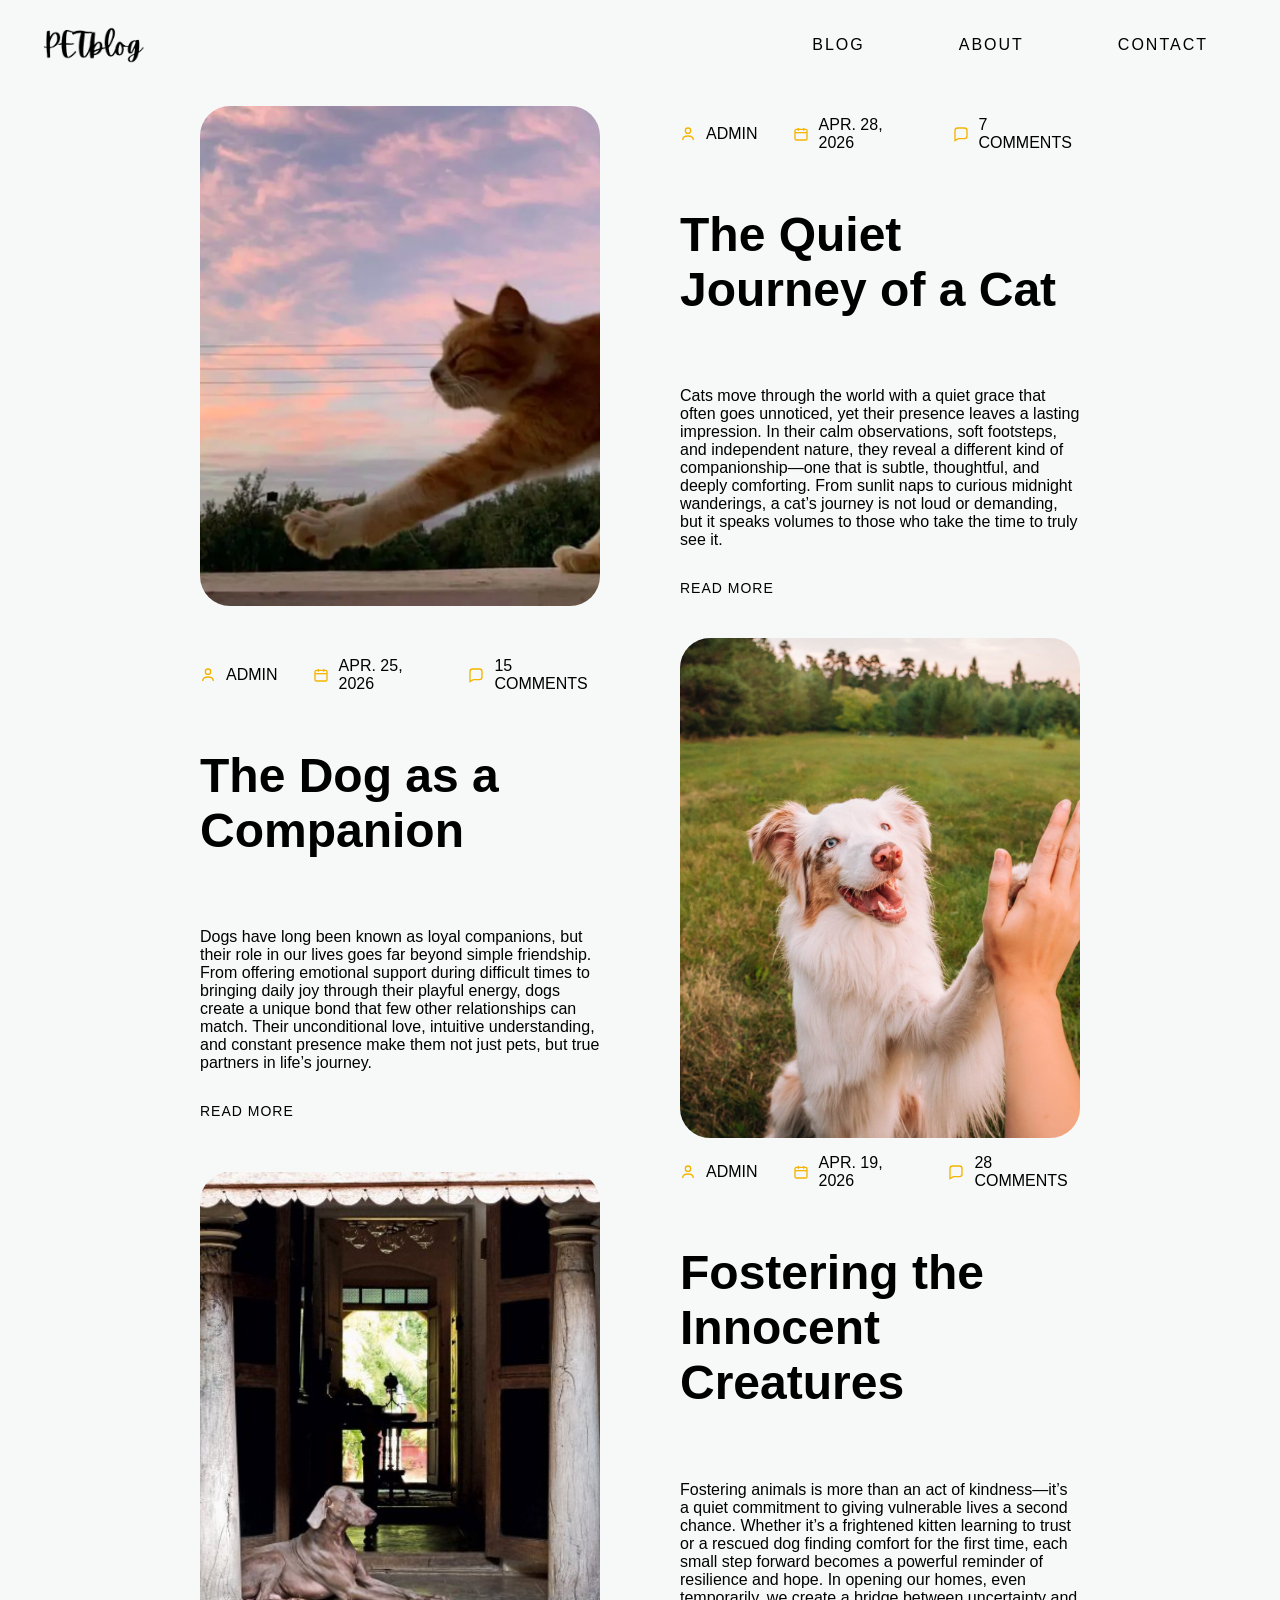
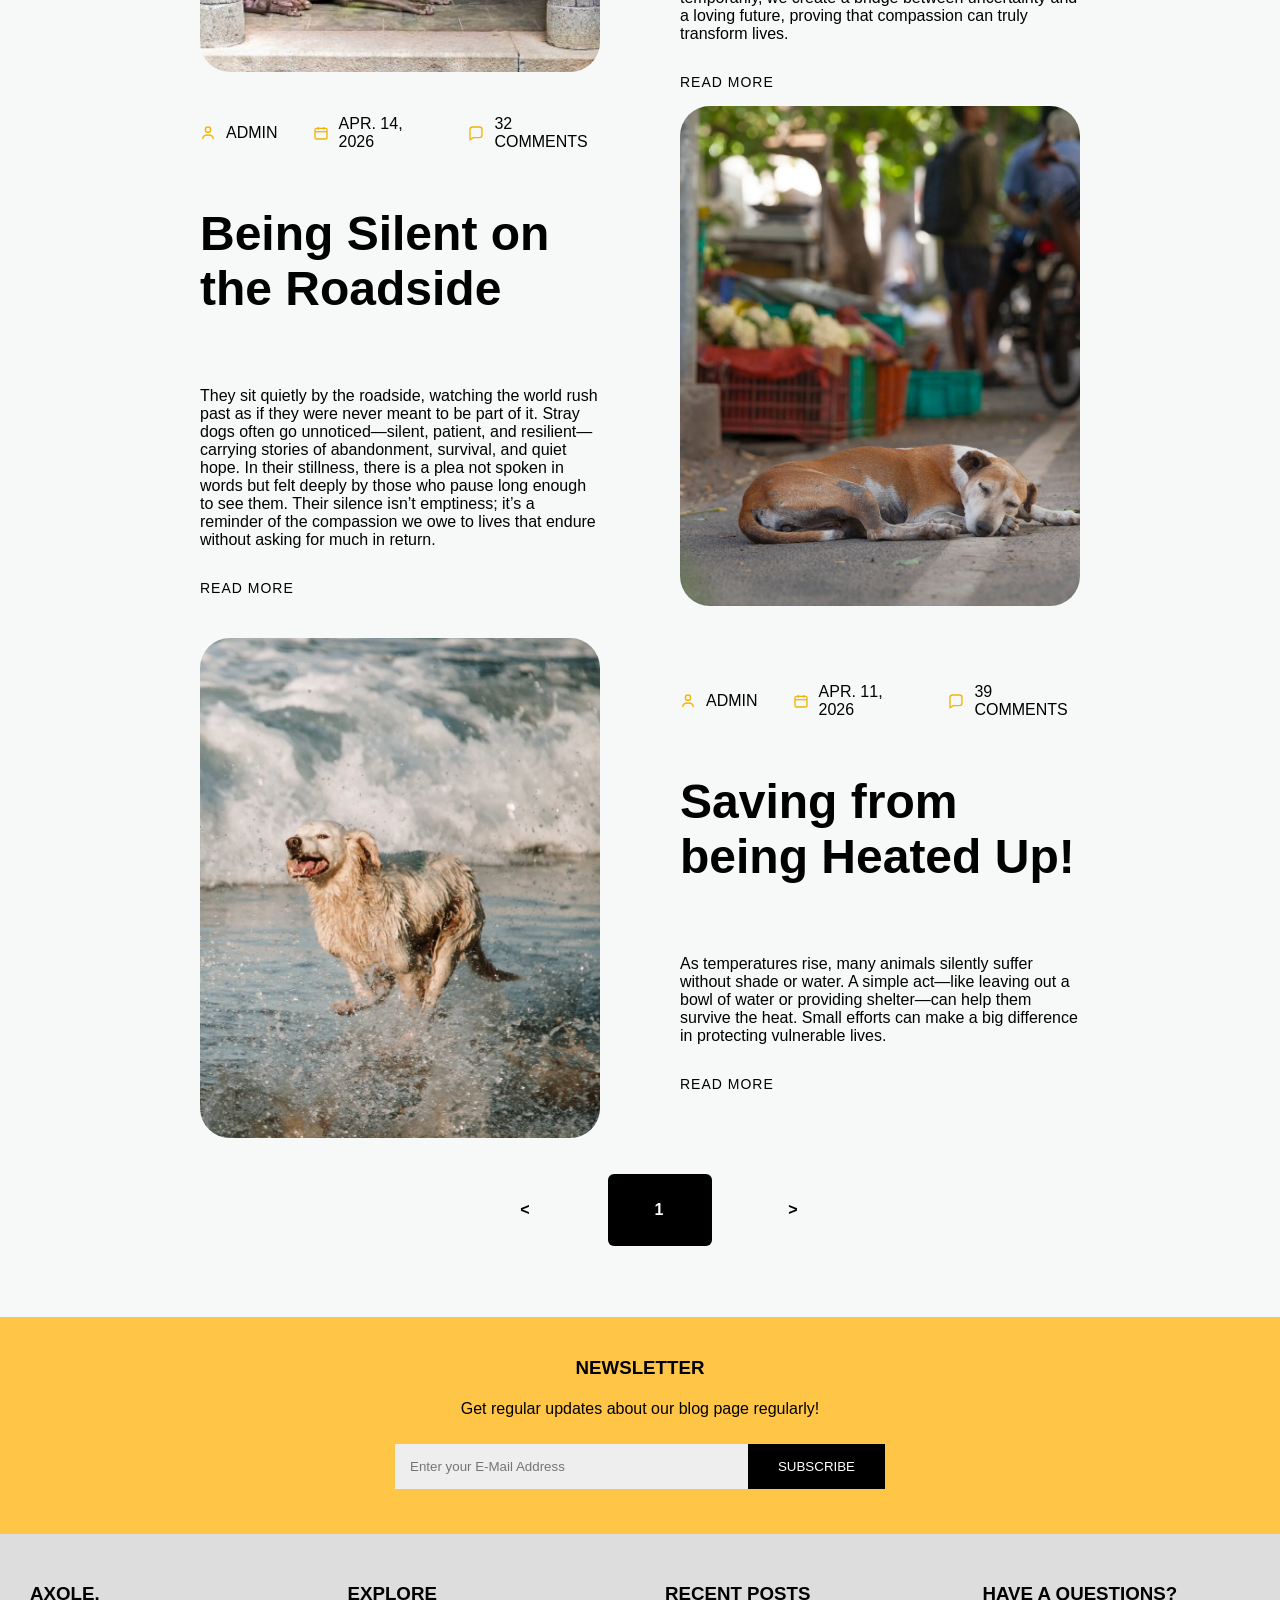
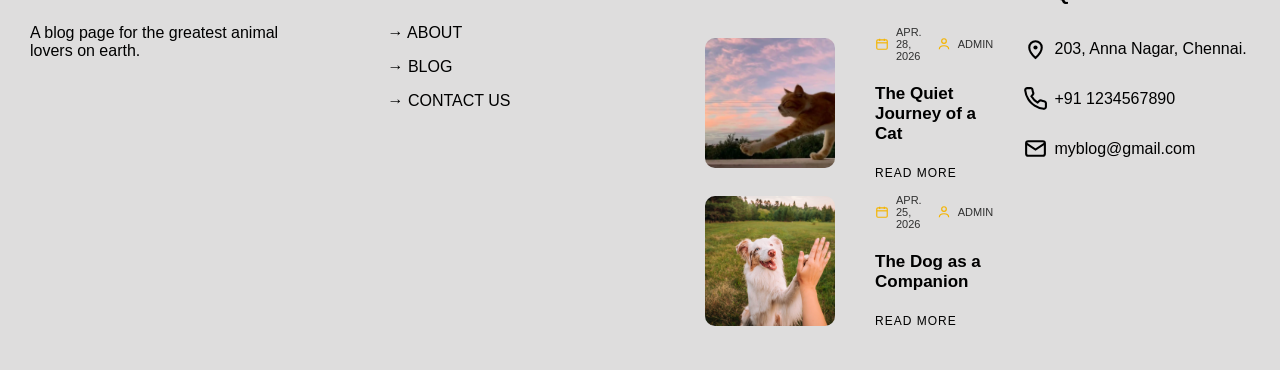
==== index.html @ 688cce8b "Add files via upload" ====
<html>

<head>
    <title> Home - PETBlog </title>
    <meta charset="UTF-8">
    <meta name="viewport" content="width=device-width,initial-scale=1.0">
    <link rel="stylesheet" href="styles.css">
    <script src="script.js"></script>
</head>

<body>

    <header>
        <nav>
            <a href="index.html">
                <img src="logoblog.png">
            </a>
            <ul>
                <li><a href="blog.html">BLOG</a></li>
                <li><a href="about.html">ABOUT</a></li>
                <li><a href="contact.html">CONTACT</a></li>
            </ul>
        </nav>
    </header>

    <main>
        <!--
        <section id="title-section">
            <div>
                <p id="titlefirst">A Blog for your little pets</p>
                <h1>PETblog</h1>
                <h3 id="titlesecond">A Blogger documenting the voices of innocent creatures :)</h3>
            </div>
        </section>
        -->
        <section>
            <article>
                <a href="#">
                <figure>
                    <img src="catwalk.png">
                </figure>
                </a>
                <div>
                    <ul>
                        <li>
                        <span class="iconspan">
                        <svg width="16" height="16" viewBox="0 0 24 24" fill="none">
                        <path d="M20 21c0-4-4-6-8-6s-8 2-8 6" stroke="#f4b400" stroke-width="2"/>
                        <circle cx="12" cy="7" r="4" stroke="#f4b400" stroke-width="2"/>
                        </svg>
                        </span>
                        ADMIN
                        </li>
                        <li><span class="iconspan">
<svg width="16" height="16" viewBox="0 0 24 24" fill="none">
  <rect x="3" y="5" width="18" height="16" rx="2" stroke="#f4b400" stroke-width="2"/>
  <path d="M3 10h18" stroke="#f4b400" stroke-width="2"/>
  <path d="M8 3v4M16 3v4" stroke="#f4b400" stroke-width="2"/>
</svg>
</span>APR. 28, 2026</li>
                        <li><span class="iconspan">
<svg width="16" height="16" viewBox="0 0 24 24" fill="none">
  <path d="M21 15a4 4 0 0 1-4 4H8l-5 3V7a4 4 0 0 1 4-4h10a4 4 0 0 1 4 4z" stroke="#f4b400" stroke-width="2"/>
</svg>
</span>7 COMMENTS</li>
                    </ul>
                    <header>
                        <h2>The Quiet Journey of a Cat</h2>
                    </header>
                    <p> Cats move through the world with a quiet grace that often goes unnoticed, yet their presence leaves a lasting impression. 
                        In their calm observations, soft footsteps, and independent nature, they reveal a different kind of companionship—one that is subtle, thoughtful, and deeply comforting. 
                        From sunlit naps to curious midnight wanderings, 
                        a cat’s journey is not loud or demanding, but it speaks volumes to those who take the time to truly see it.</p>
                    <a href="#" class="learnmore">READ MORE</a>
                </div>
            </article>

            <article>
                <a href="#">
                <figure>
                    <img src="doggy1.jpg">
                </figure>
                </a>
                <div>
                    <ul>
                        <li>
                        <span class="iconspan">
                        <svg width="16" height="16" viewBox="0 0 24 24" fill="none">
                        <path d="M20 21c0-4-4-6-8-6s-8 2-8 6" stroke="#f4b400" stroke-width="2"/>
                        <circle cx="12" cy="7" r="4" stroke="#f4b400" stroke-width="2"/>
                        </svg>
                        </span>
                        ADMIN
                        </li>
                        <li><span class="iconspan">
<svg width="16" height="16" viewBox="0 0 24 24" fill="none">
  <rect x="3" y="5" width="18" height="16" rx="2" stroke="#f4b400" stroke-width="2"/>
  <path d="M3 10h18" stroke="#f4b400" stroke-width="2"/>
  <path d="M8 3v4M16 3v4" stroke="#f4b400" stroke-width="2"/>
</svg>
</span>APR. 25, 2026</li>
                        <li><span class="iconspan">
<svg width="16" height="16" viewBox="0 0 24 24" fill="none">
  <path d="M21 15a4 4 0 0 1-4 4H8l-5 3V7a4 4 0 0 1 4-4h10a4 4 0 0 1 4 4z" stroke="#f4b400" stroke-width="2"/>
</svg>
</span>15 COMMENTS</li>
                    </ul>
                    <header>
                        <h2>The Dog as a Companion</h2>
                    </header>
                    <p>Dogs have long been known as loyal companions, but their role in our lives goes far beyond simple friendship. 
                        From offering emotional support during difficult times to bringing daily joy through their playful energy, 
                        dogs create a unique bond that few other relationships can match. Their unconditional love, intuitive understanding, 
                        and constant presence make them not just pets, but true partners in life’s journey. </p>
                    <a href="#" class="learnmore">READ MORE</a>
                </div>
            </article>

            <article>
                <a href="#">
                <figure>
                    <img src="pethomes.png">
                </figure>
                </a>
                <div>
                    <ul>
                        <li>
                        <span class="iconspan">
                        <svg width="16" height="16" viewBox="0 0 24 24" fill="none">
                        <path d="M20 21c0-4-4-6-8-6s-8 2-8 6" stroke="#f4b400" stroke-width="2"/>
                        <circle cx="12" cy="7" r="4" stroke="#f4b400" stroke-width="2"/>
                        </svg>
                        </span>
                        ADMIN
                        </li>
                        <li><span class="iconspan">
<svg width="16" height="16" viewBox="0 0 24 24" fill="none">
  <rect x="3" y="5" width="18" height="16" rx="2" stroke="#f4b400" stroke-width="2"/>
  <path d="M3 10h18" stroke="#f4b400" stroke-width="2"/>
  <path d="M8 3v4M16 3v4" stroke="#f4b400" stroke-width="2"/>
</svg>
</span>APR. 19, 2026</li>
                        <li><span class="iconspan">
<svg width="16" height="16" viewBox="0 0 24 24" fill="none">
  <path d="M21 15a4 4 0 0 1-4 4H8l-5 3V7a4 4 0 0 1 4-4h10a4 4 0 0 1 4 4z" stroke="#f4b400" stroke-width="2"/>
</svg>
</span>28 COMMENTS</li>
                    </ul>
                    <header>
                        <h2>Fostering the Innocent Creatures</h2>
                    </header>
                    <p>Fostering animals is more than an act of kindness—it’s a quiet commitment to giving vulnerable lives a second chance. Whether it’s a frightened kitten learning to trust or a rescued dog finding comfort for the first time, 
                        each small step forward becomes a powerful reminder of resilience and hope. In opening our homes, even temporarily, we create a bridge between uncertainty and a loving future, proving that compassion can truly transform lives. </p>
                    <a href="#" class="learnmore">READ MORE</a>
                </div>
            </article>

            <article>
                <a href="#">
                <figure>
                    <img src="streetdog.png">
                </figure>
                </a>
                <div>
                    <ul>
                        <li>
                        <span class="iconspan">
                        <svg width="16" height="16" viewBox="0 0 24 24" fill="none">
                        <path d="M20 21c0-4-4-6-8-6s-8 2-8 6" stroke="#f4b400" stroke-width="2"/>
                        <circle cx="12" cy="7" r="4" stroke="#f4b400" stroke-width="2"/>
                        </svg>
                        </span>
                        ADMIN
                        </li>
                        <li><span class="iconspan">
<svg width="16" height="16" viewBox="0 0 24 24" fill="none">
  <rect x="3" y="5" width="18" height="16" rx="2" stroke="#f4b400" stroke-width="2"/>
  <path d="M3 10h18" stroke="#f4b400" stroke-width="2"/>
  <path d="M8 3v4M16 3v4" stroke="#f4b400" stroke-width="2"/>
</svg>
</span>APR. 14, 2026</li>
                        <li><span class="iconspan">
<svg width="16" height="16" viewBox="0 0 24 24" fill="none">
  <path d="M21 15a4 4 0 0 1-4 4H8l-5 3V7a4 4 0 0 1 4-4h10a4 4 0 0 1 4 4z" stroke="#f4b400" stroke-width="2"/>
</svg>
</span>32 COMMENTS</li>
                    </ul>
                    <header>
                        <h2>Being Silent on the Roadside</h2>
                    </header>
                    <p>They sit quietly by the roadside, watching the world rush past as if they were never meant to be part of it. Stray dogs often go unnoticed—silent, patient, 
                        and resilient—carrying stories of abandonment, survival, and quiet hope. In their stillness, there is a plea not spoken in words but felt deeply by those who pause long enough to see them. 
                        Their silence isn’t emptiness; 
                        it’s a reminder of the compassion we owe to lives that endure without asking for much in return. </p>
                    <a href="#" class="learnmore">READ MORE</a>
                </div>
            </article>

            <article>
                <a href="#">
                <figure>
                    <img src="dogsea.png">
                </figure>
                </a>
                <div>
                    <ul>
                        <li>
                        <span class="iconspan">
                        <svg width="16" height="16" viewBox="0 0 24 24" fill="none">
                        <path d="M20 21c0-4-4-6-8-6s-8 2-8 6" stroke="#f4b400" stroke-width="2"/>
                        <circle cx="12" cy="7" r="4" stroke="#f4b400" stroke-width="2"/>
                        </svg>
                        </span>
                        ADMIN
                        </li>
                        <li><span class="iconspan">
<svg width="16" height="16" viewBox="0 0 24 24" fill="none">
  <rect x="3" y="5" width="18" height="16" rx="2" stroke="#f4b400" stroke-width="2"/>
  <path d="M3 10h18" stroke="#f4b400" stroke-width="2"/>
  <path d="M8 3v4M16 3v4" stroke="#f4b400" stroke-width="2"/>
</svg>
</span>APR. 11, 2026</li>
                        <li><span class="iconspan">
<svg width="16" height="16" viewBox="0 0 24 24" fill="none">
  <path d="M21 15a4 4 0 0 1-4 4H8l-5 3V7a4 4 0 0 1 4-4h10a4 4 0 0 1 4 4z" stroke="#f4b400" stroke-width="2"/>
</svg>
</span>39 COMMENTS</li>
                    </ul>
                    <header>
                        <h2>Saving from being Heated Up!</h2>
                    </header>
                    <p>As temperatures rise, many animals silently suffer without shade or water. 
                        A simple act—like leaving out a bowl of water or providing shelter—can help them survive the heat. 
                        Small efforts can make a big difference in protecting vulnerable lives. </p>
                    <a href="#" class="learnmore">READ MORE</a>
                </div>
            </article>
        </section>
        <nav id="paging">
            <ul>
                <li> <a href="#" > < </a></li>
                <li><a href="#" class="active">1</a></li>
                <!--<li><a href="#">2</a></li>
                <li><a href="#">3</a></li>
                <li><a href="#">4</a></li>
                <li><a href="#">5</a></li>-->
                <li><a href="#"> > </a></li>
            </ul>
        </nav>
        <section id="newsletter">
            <div>
                <h3>NEWSLETTER</h3>
                <h4>Get regular updates about our blog page regularly!</h4>
                <form>
                    <div class="newsletteremail">
                        <input type="email" placeholder="Enter your E-Mail Address">
                        <button id="subscribe">SUBSCRIBE</button>
                    </div>
                </form>
            </div>
        </section>
    </main>

    <footer>
        <section>
            <h3>AXOLE.</h3>
            <p> A blog page for the greatest animal lovers on earth.</p>
        </section>

        <section id="explore">
            <h3>EXPLORE</h3>
            <ul>
                <li><a href="#">→ ABOUT</a></li>
                <li><a href="#">→ BLOG</a></li>
                <li><a href="#">→ CONTACT US</a></li>
            </ul>
        </section>

        <section id="recentposts">
            <h3>RECENT POSTS</h3>
            <article>
                <a href="#">
                <figure>
                    <img src="catwalk.png">
                </figure>
                </a>
                <div>
                    <ul>
                        <li><span class="iconspan">
<svg width="16" height="16" viewBox="0 0 24 24" fill="none">
  <rect x="3" y="5" width="18" height="16" rx="2" stroke="#f4b400" stroke-width="2"/>
  <path d="M3 10h18" stroke="#f4b400" stroke-width="2"/>
  <path d="M8 3v4M16 3v4" stroke="#f4b400" stroke-width="2"/>
</svg>
</span>APR. 28, 2026</li>
                        <li><span class="iconspan">
                        <svg width="16" height="16" viewBox="0 0 24 24" fill="none">
                        <path d="M20 21c0-4-4-6-8-6s-8 2-8 6" stroke="#f4b400" stroke-width="2"/>
                        <circle cx="12" cy="7" r="4" stroke="#f4b400" stroke-width="2"/>
                        </svg>
                        </span>ADMIN</li>
                    </ul>
                    <header>
                        <h3>The Quiet Journey of a Cat</h3>
                    </header>
                    <a href="#" class="learnmore">READ MORE</a>
                </div>
            </article>

            <article>
                <a href="#">
                <figure>
                    <img src="doggy1.jpg">
                </figure>
                </a>
                <div>
                    <ul>
                        <li><span class="iconspan">
<svg width="16" height="16" viewBox="0 0 24 24" fill="none">
  <rect x="3" y="5" width="18" height="16" rx="2" stroke="#f4b400" stroke-width="2"/>
  <path d="M3 10h18" stroke="#f4b400" stroke-width="2"/>
  <path d="M8 3v4M16 3v4" stroke="#f4b400" stroke-width="2"/>
</svg>
</span>APR. 25, 2026</li>
                        <li><span class="iconspan">
                        <svg width="16" height="16" viewBox="0 0 24 24" fill="none">
                        <path d="M20 21c0-4-4-6-8-6s-8 2-8 6" stroke="#f4b400" stroke-width="2"/>
                        <circle cx="12" cy="7" r="4" stroke="#f4b400" stroke-width="2"/>
                        </svg>
                        </span>ADMIN</li>
                    </ul>
                    <header>
                        <h3>The Dog as a Companion</h3>
                    </header>
                    <a href="#" class="learnmore">READ MORE</a>
                </div>
            </article>
            
        </section>

        <section id="havequestions">
            <h3>HAVE A QUESTIONS?</h3>
            <ul>
                <li>
                    <span>
<svg width="20" height="20" viewBox="0 0 24 24" fill="none">
  <path d="M12 21s-6-5.33-6-10a6 6 0 1 1 12 0c0 4.67-6 10-6 10z" stroke="black" stroke-width="2"/>
  <circle cx="12" cy="11" r="2" fill="black"/>
</svg>
</span>
                    <p>203, Anna Nagar, Chennai.</p>
                </li>
                <li>
                    <span>
<svg width="20" height="20" viewBox="0 0 24 24" fill="none">
  <path d="M22 16.92v3a2 2 0 0 1-2.18 2 
  19.79 19.79 0 0 1-8.63-3.07 
  19.5 19.5 0 0 1-6-6 
  19.79 19.79 0 0 1-3.07-8.67 
  A2 2 0 0 1 4.11 2h3a2 2 0 0 1 2 1.72 
  c.12.9.35 1.78.68 2.61 
  a2 2 0 0 1-.45 2.11L8.09 9.91 
  a16 16 0 0 0 6 6l1.47-1.47 
  a2 2 0 0 1 2.11-.45 
  c.83.33 1.71.56 2.61.68 
  A2 2 0 0 1 22 16.92z" 
  stroke="black" stroke-width="2"/>
</svg>
</span>
                    <p>+91 1234567890</p>
                </li>
                <li>
                    <span>
<svg width="20" height="20" viewBox="0 0 24 24" fill="none">
  <rect x="3" y="5" width="18" height="14" rx="2" stroke="black" stroke-width="2"/>
  <path d="M3 7l9 6 9-6" stroke="black" stroke-width="2"/>
</svg>
</span>
                    <p>myblog@gmail.com</p>
                </li>
            </ul>
        </section>
    </footer>

</body>

</html>
---- styles.css ----
body{
    font-family: Arial, sans-serif;
    margin:auto;
    background:#dce8e438;
}

ul{
    list-style:none;
}

a{
    text-decoration:none;
    color:inherit;
}

img{
    max-width:100%;
    display:block;
}

nav {
  display: flex;
  justify-content: space-between;
  align-items: center;
  padding: 20px 40px;
}

nav ul {
    display: flex;
    gap: 30px;
}


nav a {
    text-decoration:none;
    color:black;
}

nav ul li a {
    font-size:16px;
    letter-spacing: 2px;
}

nav img{
    height:40px;
}

#title-section{
    padding: 20px 40px;
    background-color: #f0eded5e;
}
#title-section div{
    
    max-width:800px;
    margin:0 auto;
    
}

#title-section h1{
    font-family:Arial, sans-serif;
    font-weight:900;
    color:rgb(99, 99, 99);
    font-size:120px;
    text-align:center;
    letter-spacing:7px;
}
#titlefirst{
    font-size:18px;
    color:gray;
    letter-spacing:2px;
}

#titlesecond{
    font-size:16px;
    letter-spacing:1px;
    color:gray;
    text-align:right;
    font-weight:lighter;
}

article{
    display:grid;
    align-items: center;
    grid-template-columns:1fr 1fr;
    gap:0px;
    margin-left:160px;
    margin-right:160px;
}
article:nth-child(even) figure {
    grid-column: 2;
    grid-row: 1;
}
article:nth-child(even) div {
    grid-column: 1;
    grid-row: 1;
    text-align:left;
    justify-self: end;

}

article ul{
    display:flex;
    gap: 35px;
}

#recentposts article ul{
    display:flex;
    gap:15px;
}

article ul li{
    display: flex;
    align-items: center;
    gap: 10px;
}

article div{
    display: flex;
    flex-direction: column;
    gap: 15px;
    align-items: flex-start;
    padding: 0px 40px;
    justify-self:start;
    max-width: 500px;
}

article header h2 {
    font-size:48px;
}

article img{
    height:500px;
    width:500px;
    object-fit:cover;
    border-radius:30px;
}


#paging ul{
    margin:auto;
}

#paging ul li a{
    display: flex;
    align-items: center;
    justify-content: center;
    width: 40px;
    height: 40px;
    border-radius: 6px;
    font-weight: 700;
}

#paging ul li a.active{
    background:black;
    color:white;
}

nav ul li a.active{
  background:black;
  color:white;
}

#newsletter div{
    max-width: 500px;
    margin: 20px auto;
    align-items:center;
    text-align:center;
}

#newsletter {
    background-color:#ffc547;
    padding: 20px 50px;
    margin-top:4%;
}

#newsletter h4{
    font-weight:lighter;
}

footer{
    display:flex;
    justify-content: space-between;
    align-items: flex-start;
    padding: 30px 30px;
    gap:50px;
    background:#dedddd;
}

footer section{
    flex: 1;
    min-width: 200px;
}

footer article{
    display:flex;
    align-items:center;
    gap:0;
}

footer img{
    width: 130px;
    height: 130px;
    object-fit:cover;
    border-radius:10px;
}

footer article div {
  display: flex;
  flex-direction: column;
  gap: 5px;
  max-width:180px;
  padding : 0 0px;
}

footer article ul {
  display: flex;
  font-size: 11px;
  color: #303030;
}

footer article h3{
    font-size:17px;
}

footer article a{
    font-size:14px;
}

#recentposts article{
    margin:0;
}

#explore ul{
    list-style:circle;
}

article ul{
    padding:0;
    margin:0;
    display: flex;
}

#havequestions li{
    display: flex;
}

.newsletteremail{
    border:none;
    display: flex;
    align-items: stretch;
    overflow: hidden;
    padding:5px;
}

.newsletteremail input{
    flex: 1;
    border: none;
    padding: 15px;
    outline: none;
    background: #eee;
}

#subscribe{
    background: black;
    color: white;
    border: none;
    cursor: pointer;
    display: flex;
    align-items: center;
    padding: 15px 30px;
}

.newsletteremail input,
#subscribe{
  border: none;
}

footer ul li {
  display: flex;
  align-items: center;
  gap: 7px;
}

footer ul li span svg {
  width: 25px;
  height: 25px;
}

#explore li {
    margin-bottom:7%;
}

.learnmore{
    display: inline-block;
    font-size: 14px;
    letter-spacing: 1px;
    transition: all 0.3s ease;
    position: relative;
}

footer .learnmore{
    display: inline-block;
    font-size: 12px;
    letter-spacing: 1px;
    transition: all 0.3s ease;
    position: relative;
}

.learnmore::after {
  content: "→";
  margin-left: 10px;
  opacity: 0;
  transition: all 0.3s ease;
  transform: translateX(-5px);

}

.learnmore:hover {
  color: #888;
  letter-spacing: 2px;
  opacity: 0.8;
  transform: translateX(0);
}

.learnmore:hover::after {
  opacity: 1;
  margin-left: 12px;
}

footer a:hover{
    color:#888;
    letter-spacing:2px;
    opacity:0.8;
    transition: all 0.3s ease;
}

#recentposts svg {
  width: 14px;
  height: 14px;
}

nav ul li a {
  padding: 16px 32px;
  border-radius: 6px;
  transition: all 0.3s ease;
}
nav ul li a:hover {
  background-color: black;
  color: white;
}

figure{
    position:relative;
    overflow:hidden;
}

figure::after{
    content:"VIEW POST";
    position:absolute;
    top: 0;
    left: -100%;
    width:100%;
    height:100%;
    background:rgba(0,0,0,0.6);
    display:flex;
    align-items:center;
    justify-content:center;
    color:white;
    font-size:18px;
    letter-spacing:2px;
    transition:0.3s ease;
    border-radius:30px;
}

footer figure::after{
    font-size:11px;
    border-radius:10px;
}

figure:hover::after{
    top:0px;
    left:0;
}

figure img{
    width:100%;
}

footer figure{
    width:130px;
    height:130px;
}

#BLOG,#ABOUT,#CONTACT{
  letter-spacing:20px;
  font-weight:500;
  text-align:center;
  font-size:60px;
  font-family:'Times';
}

#aboutparas{
  display:block;
}

#aboutparas p{
  font-size:24px;
  font-family:'Nunito';
  letter-spacing:2px;
  text-align:justify;
  line-height:35px;
  margin-bottom:4%;
}

#aboutparas img{
  text-align:center;
  margin:auto;
  width:50%;
  height:50%;
  border-radius:50px;
}



@media (max-width: 768px) {

  body {
    padding: 0 15px;
  }

  nav {
    flex-direction: column;
    gap: 15px;
    padding: 15px;
  }

  nav ul {
    gap: 15px;
  }

  #title-section {
    padding: 20px;
  }

  #title-section h1 {
    font-size: 55px;
    letter-spacing: 3px;
  }

  #titlesecond {
    text-align: center;
  }

  article {
    grid-template-columns: 1fr;   
    margin: 20px 0;       
    gap: 20px;
  }

  article:nth-child(even) figure,
  article:nth-child(even) div {
    grid-column: auto;
    grid-row: auto;
    justify-self: start;
  }

  article div {
    padding: 0;
    max-width: 100%;
  }

  article img {
    width: 100%;
    height: auto;
  }

  article ul {
    flex-wrap: wrap;
    gap: 15px;
  }

  article header h2 {
    font-size: 28px;
  }

  #paging ul {
    display: flex;
    justify-content: center;
    gap: 10px;
    margin: 20px 0;
  }

  #paging ul li a {
    width: 30px;
    height: 30px;
    font-size: 12px;
  }

  #newsletter {
    padding: 20px;
  }

  .newsletteremail {
    flex-direction: row;
  }


  #subscribe {
    white-space: nowrap;  
    width:100%;
    justify-content: center;
  }

  footer {
    flex-direction: column;
    gap: 30px;
    padding: 20px;
  }

  footer article {
    gap: 15px;
    align-items: flex-start;
  }

  footer img {
    width: 80px;
    height: 80px;
  }

  footer article div {
    max-width: 100%;
  }

}


@media (max-width: 320px) {

  /* ===== GENERAL ===== */
  body {
    padding: 0 10px;
  }

  /* ===== NAVBAR ===== */
  nav {
    flex-direction: column;
    gap: 10px;
    padding: 10px;
  }

  nav ul {
    gap: 8px;
    flex-wrap: wrap;
    justify-content: center;
  }

  nav ul li a {
    font-size: 12px;
    letter-spacing: 1px;
  }

  nav img {
    height: 30px;
  }

  /* ===== HERO ===== */
  #title-section {
    padding: 15px;
  }

  #title-section h1 {
    font-size: 32px;
    letter-spacing: 1px;
  }

  #titlefirst {
    font-size: 14px;
  }

  #titlesecond {
    font-size: 12px;
    text-align: center;
  }

  /* ===== BLOG ARTICLES ===== */
  article {
    grid-template-columns: 1fr;
    gap: 15px;
    margin: 15px 0;
  }

  article div {
    padding: 0;
    max-width: 100%;
  }

  article img {
    width: 100%;
    height: auto;
    border-radius: 15px;
  }

  article header h2 {
    font-size: 20px;
    line-height: 1.2;
  }

  article p {
    font-size: 13px;
    line-height: 1.4;
  }

  article ul {
    flex-wrap: wrap;
    gap: 8px;
    font-size: 11px;
  }

  article ul li {
    gap: 5px;
  }

  /* remove alternating layout */
  article:nth-child(even) figure,
  article:nth-child(even) div {
    grid-column: auto;
    grid-row: auto;
    justify-self: start;
  }

  /* ===== PAGINATION ===== */
  #paging ul {
    gap: 5px;
    margin: 15px 0;
  }

  #paging ul li a {
    width: 25px;
    height: 25px;
    font-size: 10px;
  }

  /* ===== NEWSLETTER ===== */
  #newsletter {
    padding: 15px;
  }

  #newsletter h3 {
    font-size: 16px;
  }

  #newsletter h4 {
    font-size: 12px;
  }


  .newsletteremail input {
    padding: 10px;
    font-size: 12px;
  }



  .newsletteremail {
    flex-direction: row;
  }


  #subscribe {
    white-space: nowrap;  
    width:100%;
    justify-content: center;
  }

  /* ===== FOOTER ===== */
  footer {
    flex-direction: column;
    gap: 20px;
    padding: 15px;
  }

  footer section {
    min-width: 100%;
  }

  footer h3 {
    font-size: 14px;
  }

  footer p {
    font-size: 12px;
  }

  /* recent posts */
  footer article {
    gap: 10px;
    align-items: flex-start;
  }

  footer img {
    width: 60px;
    height: 60px;
  }

  footer article div {
    max-width: 100%;
  }

  footer article h3 {
    font-size: 14px;
  }

  footer article ul {
    font-size: 10px;
    gap: 5px;
  }

  /* contact icons */
  footer ul li span svg {
    width: 18px;
    height: 18px;
  }

}



@media (max-width: 375px) {

  /* ===== GENERAL ===== */
  body {
    padding: 0 12px;
  }

  /* ===== NAVBAR ===== */
  nav {
    flex-direction: column;
    gap: 12px;
    padding: 12px;
  }

  nav ul {
    gap: 10px;
    justify-content: center;
  }

  nav ul li a {
    font-size: 13px;
    letter-spacing: 1px;
  }

  nav img {
    height: 35px;
  }

  /* ===== HERO ===== */
  #title-section {
    padding: 15px;
  }

  #title-section h1 {
    font-size: 40px;
    letter-spacing: 2px;
  }

  #titlefirst {
    font-size: 15px;
  }

  #titlesecond {
    font-size: 13px;
    text-align: center;
  }

  /* ===== BLOG ARTICLES ===== */
  article {
    grid-template-columns: 1fr;
    gap: 20px;
    margin: 20px 0;
  }

  article div {
    padding: 0;
    max-width: 100%;
  }

  article img {
    width: 100%;
    height: auto;
    border-radius: 18px;
  }

  article header h2 {
    font-size: 24px;
    line-height: 1.2;
  }

  article p {
    font-size: 14px;
    line-height: 1.5;
  }

  article ul {
    flex-wrap: wrap;
    gap: 10px;
    font-size: 12px;
  }

  article ul li {
    gap: 6px;
  }

  /* remove alternating layout */
  article:nth-child(even) figure,
  article:nth-child(even) div {
    grid-column: auto;
    grid-row: auto;
    justify-self: start;
  }

  /* ===== PAGINATION ===== */
  #paging ul {
    gap: 8px;
    margin: 20px 0;
  }

  #paging ul li a {
    width: 30px;
    height: 30px;
    font-size: 12px;
  }

  /* ===== NEWSLETTER ===== */
  #newsletter {
    padding: 20px;
  }

  #newsletter h3 {
    font-size: 18px;
  }

  #newsletter h4 {
    font-size: 14px;
  }

.newsletteremail {
    flex-direction: row;
  }


  #subscribe {
    white-space: nowrap;  
    width:100%;
    justify-content: center;
  }

  .newsletteremail input {
    padding: 12px;
    font-size: 14px;
  }


  /* ===== FOOTER ===== */
  footer {
    flex-direction: column;
    gap: 25px;
    padding: 20px;
  }

  footer section {
    min-width: 100%;
  }

  footer h3 {
    font-size: 16px;
  }

  footer p {
    font-size: 13px;
  }

  /* recent posts */
  footer article {
    gap: 12px;
    align-items: flex-start;
  }

  footer img {
    width: 70px;
    height: 70px;
  }

  footer article div {
    max-width: 100%;
  }

  footer article h3 {
    font-size: 15px;
  }

  footer article ul {
    font-size: 11px;
    gap: 6px;
  }

  /* contact icons */
  footer ul li span svg {
    width: 20px;
    height: 20px;
  }

}


@media (max-width: 425px) {

  /* ===== GENERAL ===== */
  body {
    padding: 0 14px;
  }

  /* ===== NAVBAR ===== */
  nav {
    flex-direction: column;
    gap: 12px;
    padding: 12px;
  }

  nav ul {
    gap: 12px;
    justify-content: center;
    flex-wrap: wrap;
  }

  nav ul li a {
    font-size: 14px;
    letter-spacing: 1px;
  }

  nav img {
    height: 36px;
  }

  /* ===== HERO ===== */
  #title-section {
    padding: 18px;
  }

  #title-section h1 {
    font-size: 48px;
    letter-spacing: 2px;
  }

  #titlefirst {
    font-size: 16px;
  }

  #titlesecond {
    font-size: 14px;
    text-align: center;
  }

  /* ===== BLOG ARTICLES ===== */
  article {
    grid-template-columns: 1fr;
    gap: 22px;
    margin: 20px 0;
  }

  article div {
    padding: 0;
    max-width: 100%;
  }

  article img {
    width: 100%;
    height: auto;
    border-radius: 20px;
  }

  article header h2 {
    font-size: 26px;
    line-height: 1.25;
  }

  article p {
    font-size: 14px;
    line-height: 1.5;
  }

  article ul {
    flex-wrap: wrap;
    gap: 12px;
    font-size: 12px;
  }

  /* remove alternating layout */
  article:nth-child(even) figure,
  article:nth-child(even) div {
    grid-column: auto;
    grid-row: auto;
    justify-self: start;
  }

  /* ===== PAGINATION ===== */
  #paging ul {
    gap: 10px;
    margin: 20px 0;
  }

  #paging ul li a {
    width: 32px;
    height: 32px;
    font-size: 13px;
  }

  /* ===== NEWSLETTER ===== */
  #newsletter {
    padding: 20px;
  }

  #newsletter h3 {
    font-size: 18px;
  }

  #newsletter h4 {
    font-size: 14px;
  }

 

  .newsletteremail input {
    min-width: 0;
  }

 .newsletteremail {
    flex-direction: row;
  }


  #subscribe {
    white-space: nowrap;  
    width:100%;
    justify-content: center;
  }

  /* ===== FOOTER ===== */
  footer {
    flex-direction: column;
    gap: 25px;
    padding: 20px;
  }

  footer section {
    min-width: 100%;
  }

  footer h3 {
    font-size: 16px;
  }

  footer p {
    font-size: 13px;
  }

  /* recent posts */
  footer article {
    gap: 12px;
    align-items: flex-start;
  }

  footer img {
    width: 75px;
    height: 75px;
  }

  footer article div {
    max-width: 100%;
  }

  footer article h3 {
    font-size: 15px;
  }

  footer article ul {
    font-size: 11px;
    gap: 6px;
  }

  /* contact icons */
  footer ul li span svg {
    width: 20px;
    height: 20px;
  }

}


@media (max-width: 480px) {

  /* ===== GENERAL ===== */
  body {
    padding: 0 15px;
  }

  /* ===== NAVBAR ===== */
  nav {
    flex-direction: column;
    gap: 15px;
    padding: 15px;
  }

  nav ul {
    gap: 15px;
    justify-content: center;
  }

  nav ul li a {
    font-size: 14px;
    letter-spacing: 1px;
  }

  nav img {
    height: 38px;
  }

  /* ===== HERO ===== */
  #title-section {
    padding: 20px;
  }

  #title-section h1 {
    font-size: 52px;
    letter-spacing: 2px;
  }

  #titlefirst {
    font-size: 16px;
  }

  #titlesecond {
    font-size: 14px;
    text-align: center;
  }

  /* ===== BLOG ARTICLES ===== */
  article {
    grid-template-columns: 1fr;
    gap: 25px;
    margin: 25px 0;
  }

  article div {
    padding: 0;
    max-width: 100%;
  }

  article img {
    width: 100%;
    height: auto;
    border-radius: 22px;
  }

  article header h2 {
    font-size: 28px;
    line-height: 1.25;
  }

  article p {
    font-size: 15px;
    line-height: 1.6;
  }

  article ul {
    flex-wrap: wrap;
    gap: 12px;
    font-size: 12px;
  }

  /* remove alternating layout */
  article:nth-child(even) figure,
  article:nth-child(even) div {
    grid-column: auto;
    grid-row: auto;
    justify-self: start;
  }

  /* ===== PAGINATION ===== */
  #paging ul {
    gap: 10px;
    margin: 25px 0;
  }

  #paging ul li a {
    width: 34px;
    height: 34px;
    font-size: 13px;
  }

  /* ===== NEWSLETTER ===== */
  #newsletter {
    padding: 25px;
  }

  #newsletter h3 {
    font-size: 20px;
  }

  #newsletter h4 {
    font-size: 15px;
  }

  /* still keep inline at this size */
  .newsletteremail {
    flex-direction: row;
  }

  .newsletteremail input {
    min-width: 0;
  }

  #subscribe {
    white-space: nowrap;
    padding: 12px 22px;
    font-size: 14px;
  }

  /* ===== FOOTER ===== */
  footer {
    flex-direction: column;
    gap: 30px;
    padding: 25px;
  }

  footer section {
    min-width: 100%;
  }

  footer h3 {
    font-size: 18px;
  }

  footer p {
    font-size: 14px;
  }

  /* recent posts */
  footer article {
    gap: 15px;
    align-items: flex-start;
  }

  footer img {
    width: 85px;
    height: 85px;
  }

  footer article div {
    max-width: 100%;
  }

  footer article h3 {
    font-size: 16px;
  }

  footer article ul {
    font-size: 12px;
    gap: 8px;
  }

  /* contact icons */
  footer ul li span svg {
    width: 22px;
    height: 22px;
  }

}

@media (max-width: 576px) {

  /* ===== GENERAL ===== */
  body {
    padding: 0 18px;
  }

  /* ===== NAVBAR ===== */
  nav {
    flex-direction: column;
    gap: 15px;
    padding: 15px;
  }

  nav ul {
    gap: 18px;
    justify-content: center;
  }

  nav ul li a {
    font-size: 14px;
    letter-spacing: 1px;
  }

  nav img {
    height: 40px;
  }

  /* ===== HERO ===== */
  #title-section {
    padding: 25px;
  }

  #title-section h1 {
    font-size: 58px;
    letter-spacing: 3px;
  }

  #titlefirst {
    font-size: 16px;
  }

  #titlesecond {
    font-size: 15px;
    text-align: center;
  }

  /* ===== BLOG ARTICLES ===== */
  article {
    grid-template-columns: 1fr;
    gap: 30px;
    margin: 30px 0;
  }

  article div {
    padding: 0;
    max-width: 100%;
  }

  article img {
    width: 100%;
    height: auto;
    border-radius: 24px;
  }

  article header h2 {
    font-size: 30px;
    line-height: 1.3;
  }

  article p {
    font-size: 15px;
    line-height: 1.6;
  }

  article ul {
    flex-wrap: wrap;
    gap: 14px;
    font-size: 13px;
  }

  /* remove alternating layout */
  article:nth-child(even) figure,
  article:nth-child(even) div {
    grid-column: auto;
    grid-row: auto;
    justify-self: start;
  }

  /* ===== PAGINATION ===== */
  #paging ul {
    gap: 12px;
    margin: 25px 0;
  }

  #paging ul li a {
    width: 36px;
    height: 36px;
    font-size: 14px;
  }

  /* ===== NEWSLETTER ===== */
  #newsletter {
    padding: 25px;
  }

  #newsletter h3 {
    font-size: 22px;
  }

  #newsletter h4 {
    font-size: 16px;
  }

  /* keep inline (still enough space here) */
  .newsletteremail {
    flex-direction: row;
  }

  .newsletteremail input {
    min-width: 0;
  }

  #subscribe {
    white-space: nowrap;
    padding: 12px 25px;
    font-size: 14px;
  }

  /* ===== FOOTER ===== */
  footer {
    flex-direction: column;
    gap: 35px;
    padding: 25px;
  }

  footer section {
    min-width: 100%;
  }

  footer h3 {
    font-size: 18px;
  }

  footer p {
    font-size: 14px;
  }

  /* recent posts */
  footer article {
    gap: 15px;
    align-items: flex-start;
  }

  footer img {
    width: 90px;
    height: 90px;
  }

  footer article div {
    max-width: 100%;
  }

  footer article h3 {
    font-size: 16px;
  }

  footer article ul {
    font-size: 12px;
    gap: 8px;
  }

  /* contact icons */
  footer ul li span svg {
    width: 22px;
    height: 22px;
  }

}

@media (max-width: 640px) {

  /* ===== GENERAL ===== */
  body {
    padding: 0 20px;
  }

  /* ===== NAVBAR ===== */
  nav {
    flex-direction: column;
    gap: 15px;
    padding: 20px;
  }

  nav ul {
    gap: 20px;
    justify-content: center;
  }

  nav ul li a {
    font-size: 15px;
    letter-spacing: 1px;
  }

  nav img {
    height: 42px;
  }

  /* ===== HERO ===== */
  #title-section {
    padding: 30px;
  }

  #title-section h1 {
    font-size: 65px;
    letter-spacing: 4px;
  }

  #titlefirst {
    font-size: 17px;
  }

  #titlesecond {
    font-size: 15px;
    text-align: center;
  }

  /* ===== BLOG ARTICLES (MAIN CHANGE) ===== */
  article {
    grid-template-columns: 1fr;   /* collapse layout */
    gap: 35px;
    margin: 30px 0;
  }

  article div {
    padding: 0;
    max-width: 100%;
  }

  article img {
    width: 100%;
    height: auto;
    border-radius: 25px;
  }

  article header h2 {
    font-size: 32px;
    line-height: 1.3;
  }

  article p {
    font-size: 15px;
    line-height: 1.6;
  }

  article ul {
    flex-wrap: wrap;
    gap: 15px;
    font-size: 13px;
  }

  /* remove alternating layout */
  article:nth-child(even) figure,
  article:nth-child(even) div {
    grid-column: auto;
    grid-row: auto;
    justify-self: start;
  }

  /* ===== PAGINATION ===== */
  #paging ul {
    gap: 12px;
    margin: 30px 0;
  }

  #paging ul li a {
    width: 38px;
    height: 38px;
    font-size: 14px;
  }

  /* ===== NEWSLETTER ===== */
  #newsletter {
    padding: 30px;
  }

  #newsletter h3 {
    font-size: 22px;
  }

  #newsletter h4 {
    font-size: 16px;
  }

  /* keep inline (still enough width) */
  .newsletteremail {
    flex-direction: row;
  }

  .newsletteremail input {
    min-width: 0;
  }

  #subscribe {
    white-space: nowrap;
    padding: 14px 28px;
    font-size: 14px;
  }

  /* ===== FOOTER ===== */
  footer {
    flex-direction: column;
    gap: 40px;
    padding: 30px;
  }

  footer section {
    min-width: 100%;
  }

  footer h3 {
    font-size: 20px;
  }

  footer p {
    font-size: 15px;
  }

  /* recent posts */
  footer article {
    gap: 15px;
    align-items: flex-start;
  }

  footer img {
    width: 100px;
    height: 100px;
  }

  footer article div {
    max-width: 100%;
  }

  footer article h3 {
    font-size: 17px;
  }

  footer article ul {
    font-size: 13px;
    gap: 10px;
  }

  /* contact icons */
  footer ul li span svg {
    width: 24px;
    height: 24px;
  }

}
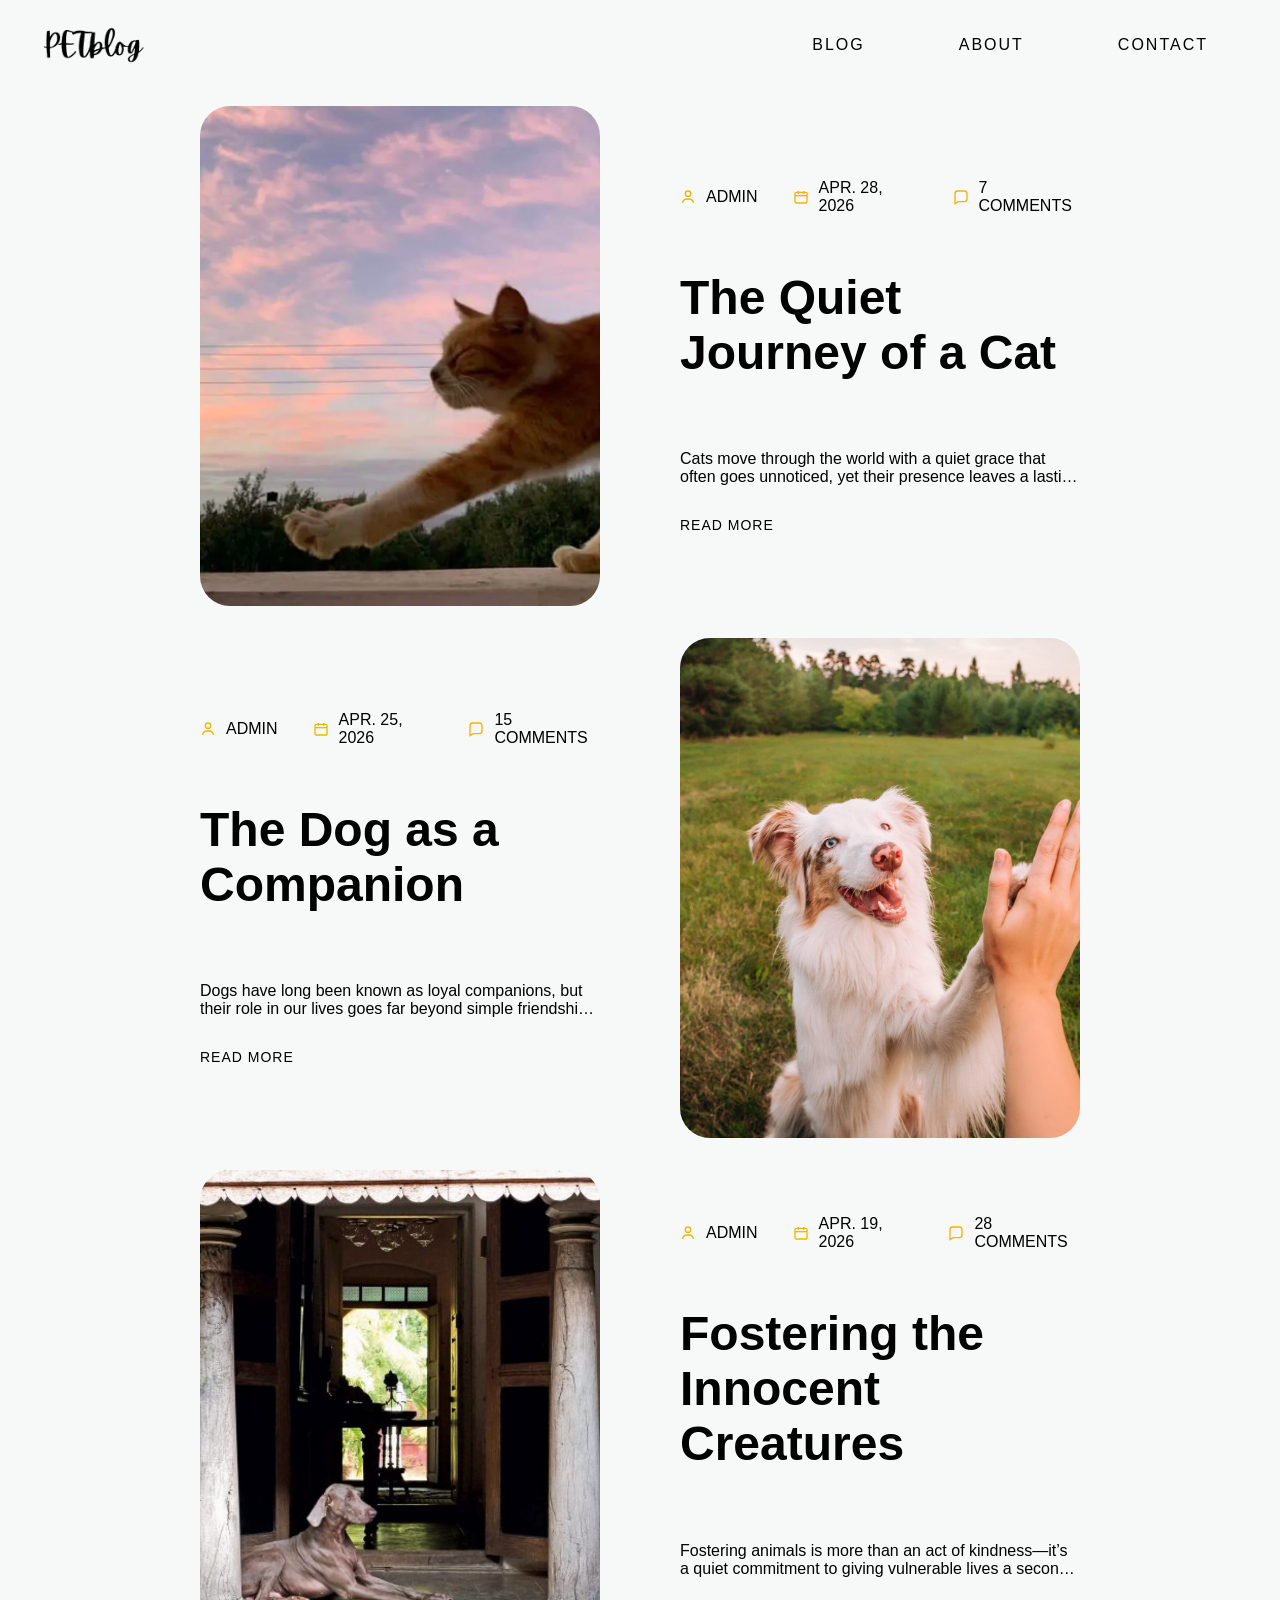
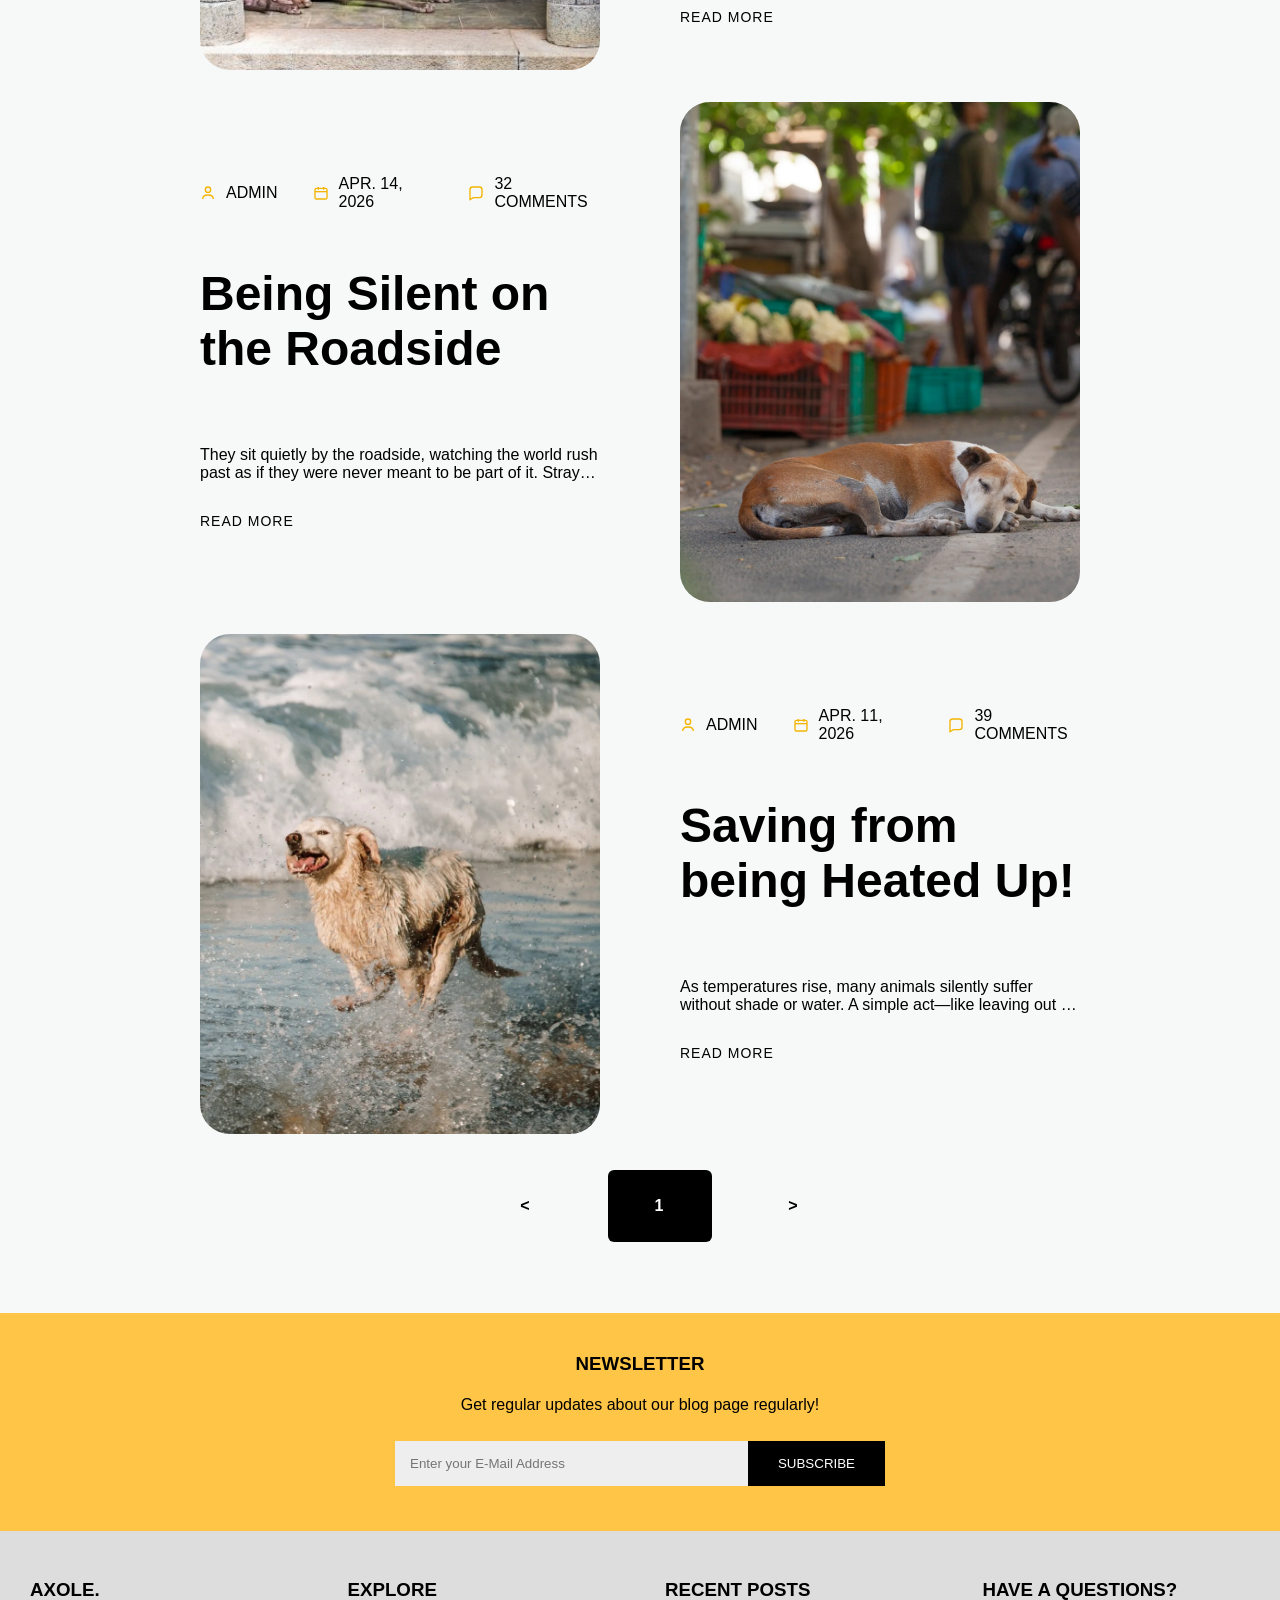
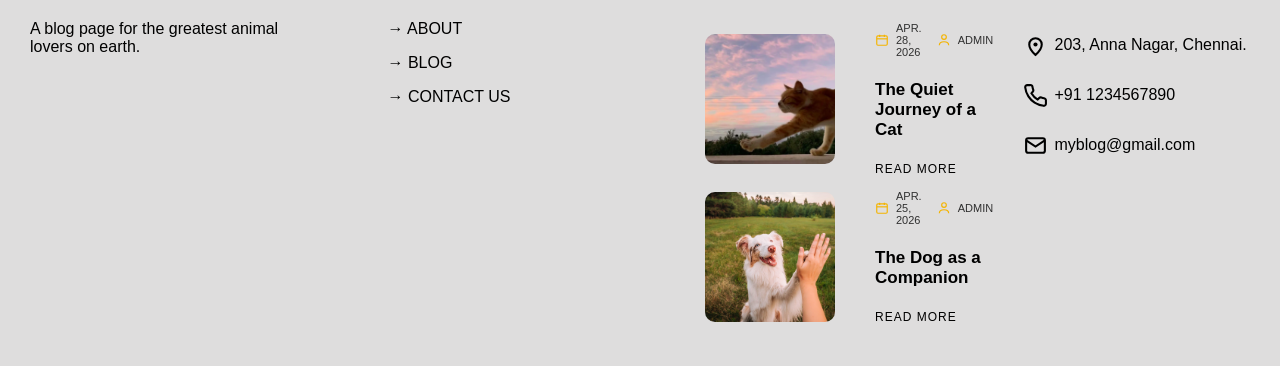
==== commit 397d4da2: "Add files via upload" ====
--- a/index.html
+++ b/index.html
@@ -5,7 +5,6 @@
     <meta charset="UTF-8">
     <meta name="viewport" content="width=device-width,initial-scale=1.0">
     <link rel="stylesheet" href="styles.css">
-    <script src="script.js"></script>
 </head>
 
 <body>
@@ -67,7 +66,7 @@
                     <header>
                         <h2>The Quiet Journey of a Cat</h2>
                     </header>
-                    <p> Cats move through the world with a quiet grace that often goes unnoticed, yet their presence leaves a lasting impression. 
+                    <p class="blogtext"> Cats move through the world with a quiet grace that often goes unnoticed, yet their presence leaves a lasting impression. 
                         In their calm observations, soft footsteps, and independent nature, they reveal a different kind of companionship—one that is subtle, thoughtful, and deeply comforting. 
                         From sunlit naps to curious midnight wanderings, 
                         a cat’s journey is not loud or demanding, but it speaks volumes to those who take the time to truly see it.</p>
@@ -108,7 +107,7 @@
                     <header>
                         <h2>The Dog as a Companion</h2>
                     </header>
-                    <p>Dogs have long been known as loyal companions, but their role in our lives goes far beyond simple friendship. 
+                    <p class="blogtext">Dogs have long been known as loyal companions, but their role in our lives goes far beyond simple friendship. 
                         From offering emotional support during difficult times to bringing daily joy through their playful energy, 
                         dogs create a unique bond that few other relationships can match. Their unconditional love, intuitive understanding, 
                         and constant presence make them not just pets, but true partners in life’s journey. </p>
@@ -149,7 +148,7 @@
                     <header>
                         <h2>Fostering the Innocent Creatures</h2>
                     </header>
-                    <p>Fostering animals is more than an act of kindness—it’s a quiet commitment to giving vulnerable lives a second chance. Whether it’s a frightened kitten learning to trust or a rescued dog finding comfort for the first time, 
+                    <p class="blogtext">Fostering animals is more than an act of kindness—it’s a quiet commitment to giving vulnerable lives a second chance. Whether it’s a frightened kitten learning to trust or a rescued dog finding comfort for the first time, 
                         each small step forward becomes a powerful reminder of resilience and hope. In opening our homes, even temporarily, we create a bridge between uncertainty and a loving future, proving that compassion can truly transform lives. </p>
                     <a href="#" class="learnmore">READ MORE</a>
                 </div>
@@ -188,7 +187,7 @@
                     <header>
                         <h2>Being Silent on the Roadside</h2>
                     </header>
-                    <p>They sit quietly by the roadside, watching the world rush past as if they were never meant to be part of it. Stray dogs often go unnoticed—silent, patient, 
+                    <p class="blogtext">They sit quietly by the roadside, watching the world rush past as if they were never meant to be part of it. Stray dogs often go unnoticed—silent, patient, 
                         and resilient—carrying stories of abandonment, survival, and quiet hope. In their stillness, there is a plea not spoken in words but felt deeply by those who pause long enough to see them. 
                         Their silence isn’t emptiness; 
                         it’s a reminder of the compassion we owe to lives that endure without asking for much in return. </p>
@@ -229,7 +228,7 @@
                     <header>
                         <h2>Saving from being Heated Up!</h2>
                     </header>
-                    <p>As temperatures rise, many animals silently suffer without shade or water. 
+                    <p class="blogtext">As temperatures rise, many animals silently suffer without shade or water. 
                         A simple act—like leaving out a bowl of water or providing shelter—can help them survive the heat. 
                         Small efforts can make a big difference in protecting vulnerable lives. </p>
                     <a href="#" class="learnmore">READ MORE</a>
@@ -383,5 +382,5 @@
     </footer>
 
 </body>
-
+<script src="script.js" defer></script>
 </html>
--- a/styles.css
+++ b/styles.css
@@ -420,6 +420,16 @@
   border-radius:50px;
 }
 
+.blogtext {
+  display: -webkit-box;
+  -webkit-line-clamp: 2;
+  -webkit-box-orient: vertical;
+  overflow: hidden;
+}
+
+.blogtext.expanded {
+  -webkit-line-clamp: unset;
+}
 
 
 @media (max-width: 768px) {
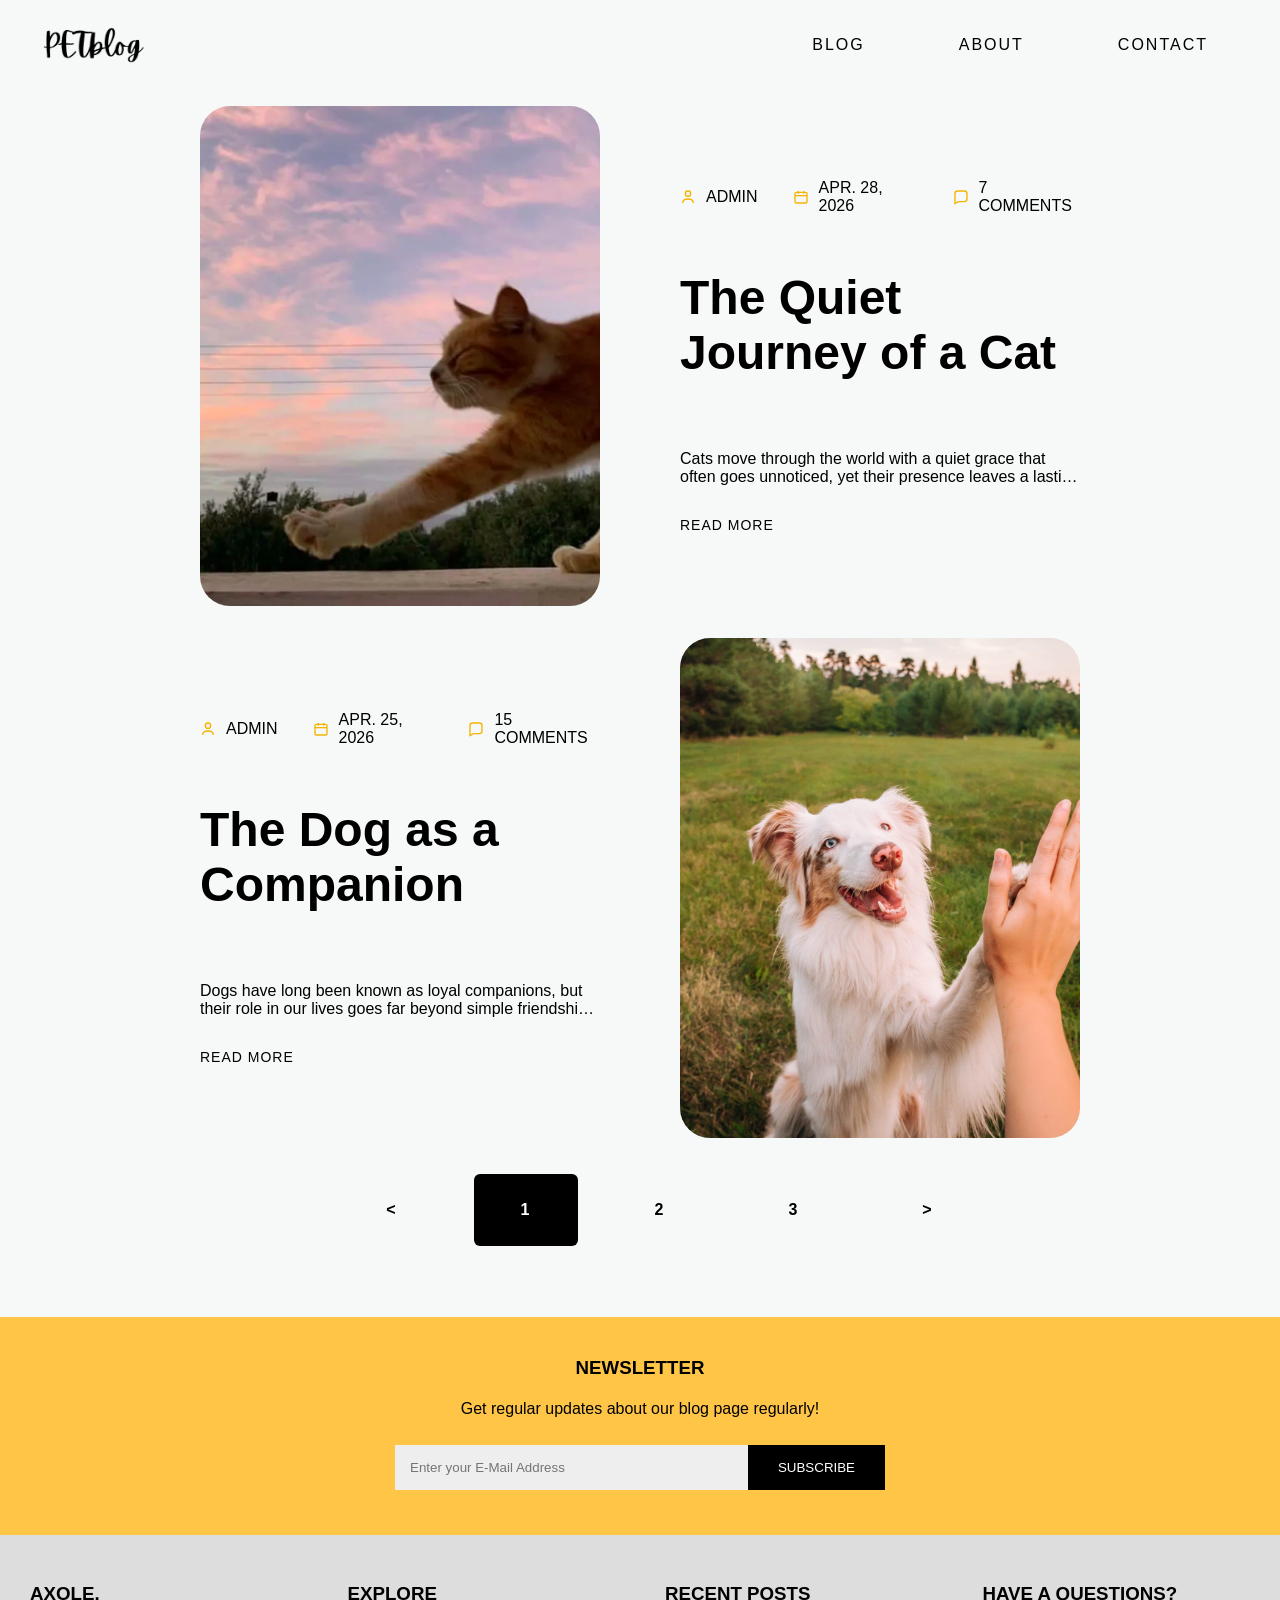
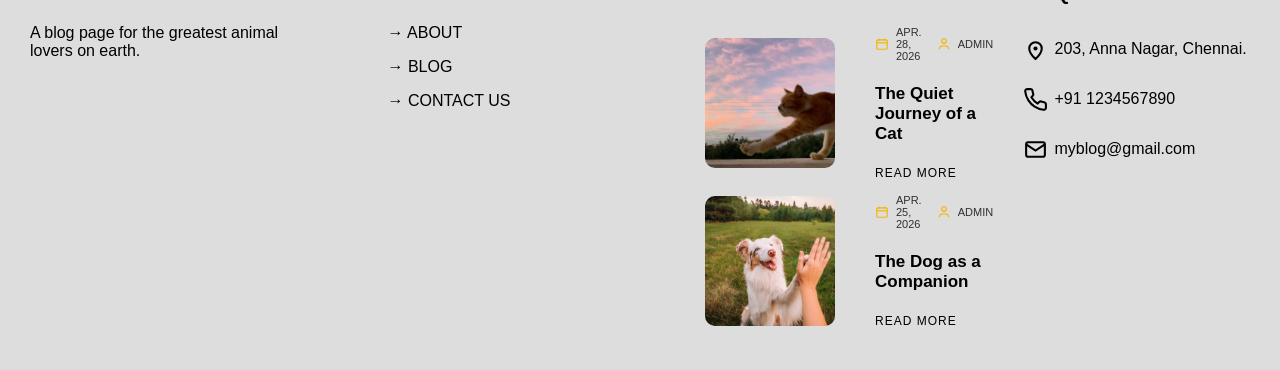
==== commit 34f55081: "Add files via upload" ====
--- a/index.html
+++ b/index.html
@@ -237,12 +237,12 @@
         </section>
         <nav id="paging">
             <ul>
-                <li> <a href="#" > < </a></li>
-                <li><a href="#" class="active">1</a></li>
-                <!--<li><a href="#">2</a></li>
-                <li><a href="#">3</a></li>
-                <li><a href="#">4</a></li>
-                <li><a href="#">5</a></li>-->
+                <li> <a href="#"> < </a></li>
+                <li><a href="#" class="pagingbtn active">1</a></li>
+                <li><a href="#" class="pagingbtn">2</a></li>
+                <li><a href="#" class="pagingbtn">3</a></li>
+                <!--<li><a href="#" class="pagingbtn">4</a></li>
+                <li><a href="#" class="pagingbtn">5</a></li>-->
                 <li><a href="#"> > </a></li>
             </ul>
         </nav>
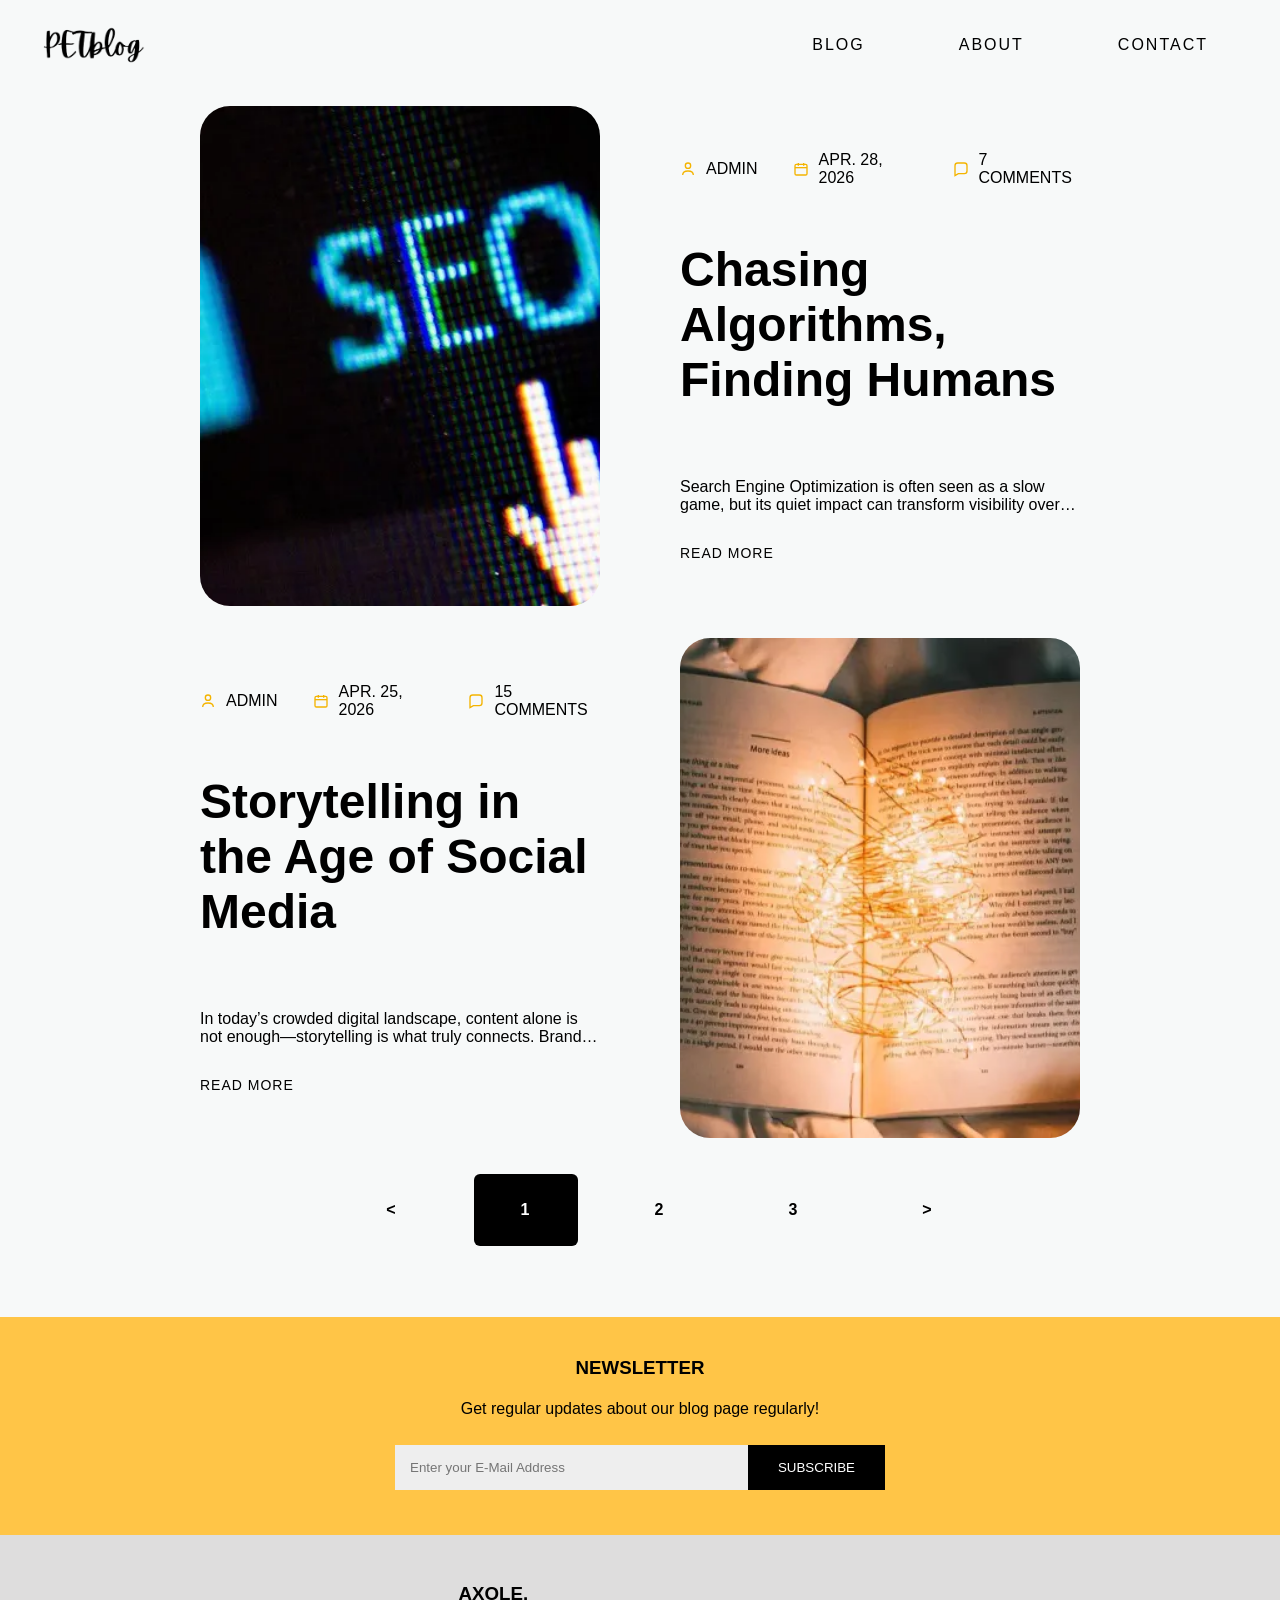
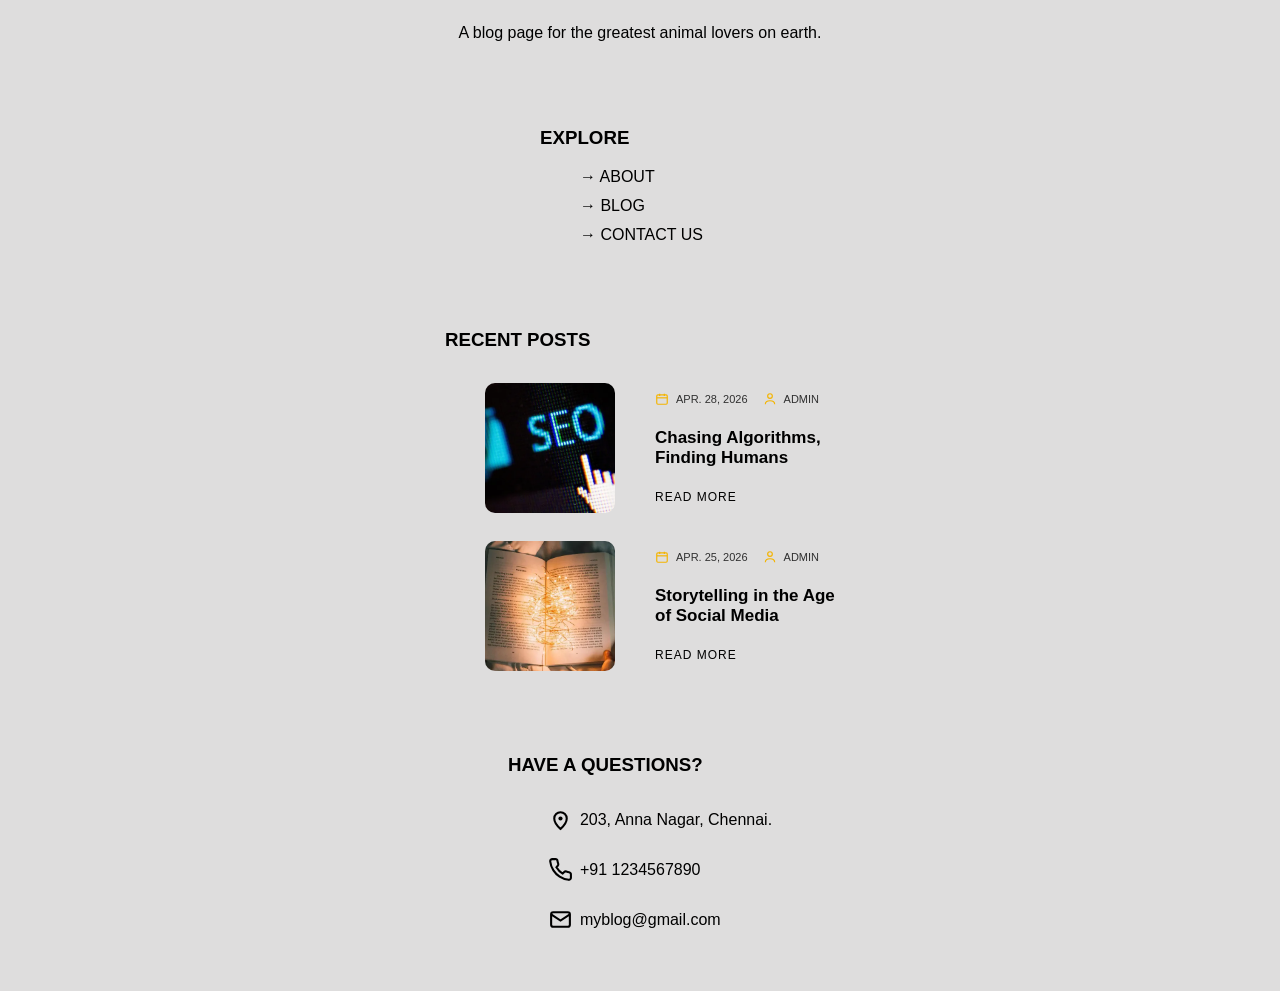
==== commit 7744551c: "Add files via upload" ====
--- a/index.html
+++ b/index.html
@@ -14,6 +14,11 @@
             <a href="index.html">
                 <img src="logoblog.png">
             </a>
+            <div class="menuhb">
+                <span></span>
+                <span></span>
+                <span></span>
+            </div>
             <ul>
                 <li><a href="blog.html">BLOG</a></li>
                 <li><a href="about.html">ABOUT</a></li>
@@ -32,7 +37,7 @@
             </div>
         </section>
         -->
-        <section>
+        <section id="postslist">
             <article>
                 <a href="#">
                 <figure>
@@ -64,12 +69,9 @@
 </span>7 COMMENTS</li>
                     </ul>
                     <header>
-                        <h2>The Quiet Journey of a Cat</h2>
-                    </header>
-                    <p class="blogtext"> Cats move through the world with a quiet grace that often goes unnoticed, yet their presence leaves a lasting impression. 
-                        In their calm observations, soft footsteps, and independent nature, they reveal a different kind of companionship—one that is subtle, thoughtful, and deeply comforting. 
-                        From sunlit naps to curious midnight wanderings, 
-                        a cat’s journey is not loud or demanding, but it speaks volumes to those who take the time to truly see it.</p>
+                        <h2>Chasing Algorithms, Finding Humans</h2>
+                    </header>
+                    <p class="blogtext"> Search Engine Optimization is often seen as a slow game, but its quiet impact can transform visibility over time. Unlike paid ads that disappear once the budget ends, SEO builds a lasting digital presence that continues to attract users organically. From optimizing keywords to improving site structure, every small tweak contributes to a stronger foundation. In a world driven by search intent, mastering SEO is less about quick wins and more about consistent, thoughtful growth that compounds over time.</p>
                     <a href="#" class="learnmore">READ MORE</a>
                 </div>
             </article>
@@ -105,12 +107,9 @@
 </span>15 COMMENTS</li>
                     </ul>
                     <header>
-                        <h2>The Dog as a Companion</h2>
-                    </header>
-                    <p class="blogtext">Dogs have long been known as loyal companions, but their role in our lives goes far beyond simple friendship. 
-                        From offering emotional support during difficult times to bringing daily joy through their playful energy, 
-                        dogs create a unique bond that few other relationships can match. Their unconditional love, intuitive understanding, 
-                        and constant presence make them not just pets, but true partners in life’s journey. </p>
+                        <h2>Storytelling in the Age of Social Media</h2>
+                    </header>
+                    <p class="blogtext">In today’s crowded digital landscape, content alone is not enough—storytelling is what truly connects. Brands that share authentic narratives, relatable experiences, and emotional journeys stand out far more than those simply pushing products. Whether through Instagram reels or long-form posts, storytelling humanizes a brand and builds trust. It turns passive viewers into engaged communities, making your message not just seen, but remembered. </p>
                     <a href="#" class="learnmore">READ MORE</a>
                 </div>
             </article>
@@ -146,10 +145,9 @@
 </span>28 COMMENTS</li>
                     </ul>
                     <header>
-                        <h2>Fostering the Innocent Creatures</h2>
-                    </header>
-                    <p class="blogtext">Fostering animals is more than an act of kindness—it’s a quiet commitment to giving vulnerable lives a second chance. Whether it’s a frightened kitten learning to trust or a rescued dog finding comfort for the first time, 
-                        each small step forward becomes a powerful reminder of resilience and hope. In opening our homes, even temporarily, we create a bridge between uncertainty and a loving future, proving that compassion can truly transform lives. </p>
+                        <h2>The Psychology Behind Clicks and Conversions</h2>
+                    </header>
+                    <p class="blogtext">Every click tells a story, and every conversion is rooted in human behavior. Digital marketing thrives on understanding what drives users to take action—curiosity, urgency, trust, or even fear of missing out. From compelling headlines to strategic call-to-actions, small psychological triggers can significantly influence decisions. When marketers align design and messaging with user psychology, they create experiences that feel natural, persuasive, and ultimately effective.</p>
                     <a href="#" class="learnmore">READ MORE</a>
                 </div>
             </article>
@@ -185,12 +183,9 @@
 </span>32 COMMENTS</li>
                     </ul>
                     <header>
-                        <h2>Being Silent on the Roadside</h2>
-                    </header>
-                    <p class="blogtext">They sit quietly by the roadside, watching the world rush past as if they were never meant to be part of it. Stray dogs often go unnoticed—silent, patient, 
-                        and resilient—carrying stories of abandonment, survival, and quiet hope. In their stillness, there is a plea not spoken in words but felt deeply by those who pause long enough to see them. 
-                        Their silence isn’t emptiness; 
-                        it’s a reminder of the compassion we owe to lives that endure without asking for much in return. </p>
+                        <h2>Content Marketing Beyond Keywords</h2>
+                    </header>
+                    <p class="blogtext">While keywords are essential, true content marketing goes far beyond search rankings. It’s about creating value, solving problems, and offering insights that resonate with your audience. High-quality content builds authority and keeps users coming back, not because they searched for it—but because they trust it. In a world flooded with information, meaningful content becomes the differentiator that elevates brands above noise. </p>
                     <a href="#" class="learnmore">READ MORE</a>
                 </div>
             </article>
@@ -226,24 +221,22 @@
 </span>39 COMMENTS</li>
                     </ul>
                     <header>
-                        <h2>Saving from being Heated Up!</h2>
-                    </header>
-                    <p class="blogtext">As temperatures rise, many animals silently suffer without shade or water. 
-                        A simple act—like leaving out a bowl of water or providing shelter—can help them survive the heat. 
-                        Small efforts can make a big difference in protecting vulnerable lives. </p>
+                        <h2>The Rise of Data-Driven Marketing</h2>
+                    </header>
+                    <p class="blogtext">Modern marketing is no longer based on guesswork—it’s powered by data. From tracking user behavior to analyzing campaign performance, data provides insights that shape smarter decisions. Marketers can now understand what works, what doesn’t, and why. However, the true skill lies not just in collecting data, but in interpreting it effectively to create strategies that are both precise and impactful. </p>
                     <a href="#" class="learnmore">READ MORE</a>
                 </div>
             </article>
         </section>
         <nav id="paging">
             <ul>
-                <li> <a href="#"> < </a></li>
+                <li> <a href="#" class="previous"> &lt; </a></li>
                 <li><a href="#" class="pagingbtn active">1</a></li>
                 <li><a href="#" class="pagingbtn">2</a></li>
                 <li><a href="#" class="pagingbtn">3</a></li>
                 <!--<li><a href="#" class="pagingbtn">4</a></li>
                 <li><a href="#" class="pagingbtn">5</a></li>-->
-                <li><a href="#"> > </a></li>
+                <li><a href="#" class="next"> &gt; </a></li>
             </ul>
         </nav>
         <section id="newsletter">
@@ -269,9 +262,9 @@
         <section id="explore">
             <h3>EXPLORE</h3>
             <ul>
-                <li><a href="#">→ ABOUT</a></li>
-                <li><a href="#">→ BLOG</a></li>
-                <li><a href="#">→ CONTACT US</a></li>
+                <li><a href="about.html">→ ABOUT</a></li>
+                <li><a href="blog.html">→ BLOG</a></li>
+                <li><a href="contact.html">→ CONTACT US</a></li>
             </ul>
         </section>
 
@@ -300,7 +293,7 @@
                         </span>ADMIN</li>
                     </ul>
                     <header>
-                        <h3>The Quiet Journey of a Cat</h3>
+                        <h3>Chasing Algorithms, Finding Humans</h3>
                     </header>
                     <a href="#" class="learnmore">READ MORE</a>
                 </div>
@@ -329,7 +322,7 @@
                         </span>ADMIN</li>
                     </ul>
                     <header>
-                        <h3>The Dog as a Companion</h3>
+                        <h3>Storytelling in the Age of Social Media</h3>
                     </header>
                     <a href="#" class="learnmore">READ MORE</a>
                 </div>
--- a/styles.css
+++ b/styles.css
@@ -134,6 +134,7 @@
     object-fit:cover;
     border-radius:30px;
 }
+
 
 
 #paging ul{
@@ -431,6 +432,118 @@
   -webkit-line-clamp: unset;
 }
 
+.menuhb{
+  display:none;
+  flex-direction:column;
+  cursor:pointer;
+  gap:10px;
+}
+
+.menuhb span{
+  width:25px;
+  height:5px;
+  background:black;
+  transition:0.5s;
+}
+
+.hamburger.active span:nth-child(1) {
+  transform: rotate(45deg) translate(5px, 5px);
+}
+
+.hamburger.active span:nth-child(2) {
+  opacity: 0;
+}
+
+.hamburger.active span:nth-child(3) {
+  transform: rotate(-45deg) translate(6px, -6px);
+}
+
+#contactus-form{
+  font-family:'Times New Roman', Times, serif;
+  text-align:center;
+  align-items:center;
+}
+
+#contactus-form h3{
+  font-size:36px;
+  font-weight:500;
+}
+
+#contactus-form form {
+  display: grid;
+  grid-template-columns: 175px 1fr;
+  gap: 40px 30px;
+  align-items: center;
+  max-width: 550px;
+  margin: 0 auto;
+}
+
+#contactus-form form input{
+  width:100%;
+  height:30px;
+}
+
+#contactus-form form input[type="submit"] {
+  grid-column: span 2;  
+  width: auto;
+  justify-self: center;
+  padding: 15px 20px 30px;
+  background: black;
+  color: white;
+  cursor: pointer;
+  border: none;          /* 🔥 removes white border */
+  outline: none;
+}
+
+@media (max-width:1448px){
+  footer{
+    flex-direction:column;
+    align-items:center;
+  }
+}
+
+@media (max-width: 1000px) {
+
+  article {
+    grid-template-columns: 1fr;
+    margin: 0 auto;
+    padding: 0 20px;
+    max-width: 500px;
+  }
+
+  article,
+  article figure,
+  article div {
+    justify-self: stretch;
+    margin: 10px auto;      
+    padding: 0 20px;   
+    max-width: 500px;
+    flex-direction:column;
+  }
+
+  article figure{
+    height:100%;
+    align-items:center;
+  }
+
+  article:nth-child(even) figure,
+  article:nth-child(even) div {
+    grid-column: auto;
+    grid-row: auto;
+    justify-self: stretch; 
+  }
+
+  article figure {
+    width: 100%;
+  }
+
+  article img {
+    width: 100%;
+    height: auto;
+    display: block;
+  }
+
+}
 
 @media (max-width: 768px) {
 
@@ -439,13 +552,49 @@
   }
 
   nav {
+    position:relative;
     flex-direction: column;
     gap: 15px;
     padding: 15px;
   }
 
   nav ul {
-    gap: 15px;
+    position: absolute;
+    top: 100%;
+    left: 0;
+    width: 100%;
+
+    background: white;
+    display: flex;
+    flex-direction: column;
+
+    max-height: 0;
+    overflow: hidden;
+    transition: max-height 0.3s ease;
+
+    box-shadow: 0 4px 10px rgba(0,0,0,0.08);
+    z-index: 1000;
+  }
+
+  nav ul.active {
+    max-height: 300px;
+  }
+
+  nav ul li {
+    width: 100%;
+    border-bottom: 1px solid #eee;
+  }
+
+  nav ul li a {
+    display: block;
+    padding: 14px 20px;  
+    font-size: 14px;
+    letter-spacing: 2px;
+    text-align: left;    
+  }
+
+  .menuhb{
+    display:flex;
   }
 
   #title-section {
@@ -462,9 +611,46 @@
   }
 
   article {
+    margin-left: 0;
+    margin-right: 0; 
     grid-template-columns: 1fr;   
-    margin: 20px 0;       
+    margin: 20px auto;
     gap: 20px;
+    display: flex; /* Using flex for more reliable stacking on mobile */
+    flex-direction: column;
+  }
+
+  /* Ensure the paging container is clear of the grid and centered */
+  #paging {
+    width: 100%;
+    display: flex;
+    justify-content: center;
+    padding: 20px 0;
+    clear: both; /* Ensures it doesn't get caught in floats */
+  }
+
+  #paging ul {
+    display: flex;
+    justify-content: center;
+    align-items: center;
+    flex-wrap: wrap;
+    gap: 8px;
+    padding: 0;
+    margin: 0 auto;
+    list-style: none; /* Ensure no bullets hide the links */
+  }
+
+  #paging ul li {
+    display: inline-block; /* Ensure list items don't stack vertically */
+  }
+
+  #paging ul li a {
+    width: 35px; /* Slightly larger for better touch targets */
+    height: 35px;
+    font-size: 14px;
+    display: flex;
+    align-items: center;
+    justify-content: center;
   }
 
   article:nth-child(even) figure,
@@ -493,32 +679,26 @@
     font-size: 28px;
   }
 
-  #paging ul {
-    display: flex;
-    justify-content: center;
-    gap: 10px;
-    margin: 20px 0;
-  }
-
-  #paging ul li a {
-    width: 30px;
-    height: 30px;
-    font-size: 12px;
-  }
 
   #newsletter {
     padding: 20px;
   }
 
   .newsletteremail {
-    flex-direction: row;
-  }
-
+    flex-direction: column; 
+    gap: 10px;
+    padding: 0;
+  }
+
+  .newsletteremail input {
+    width: 100%;
+    padding: 12px;
+  }
 
   #subscribe {
-    white-space: nowrap;  
-    width:100%;
+    width: 100%;
     justify-content: center;
+    padding: 12px;
   }
 
   footer {
@@ -1077,6 +1257,7 @@
   footer article {
     gap: 12px;
     align-items: flex-start;
+    flex-direction:column;
   }
 
   footer img {
@@ -1102,6 +1283,7 @@
     width: 20px;
     height: 20px;
   }
+
 
 }
 
@@ -1580,18 +1762,26 @@
     font-size: 16px;
   }
 
-  /* keep inline (still enough width) */
+  #newsletter {
+    padding: 20px;
+  }
+
   .newsletteremail {
-    flex-direction: row;
+    flex-direction: column;   
+    gap: 12px;
+    padding: 0;
   }
 
   .newsletteremail input {
-    min-width: 0;
+    width: 100%;
+    padding: 14px;
+    font-size: 14px;
   }
 
   #subscribe {
-    white-space: nowrap;
-    padding: 14px 28px;
+    width: 100%;
+    justify-content: center;
+    padding: 14px;
     font-size: 14px;
   }
 
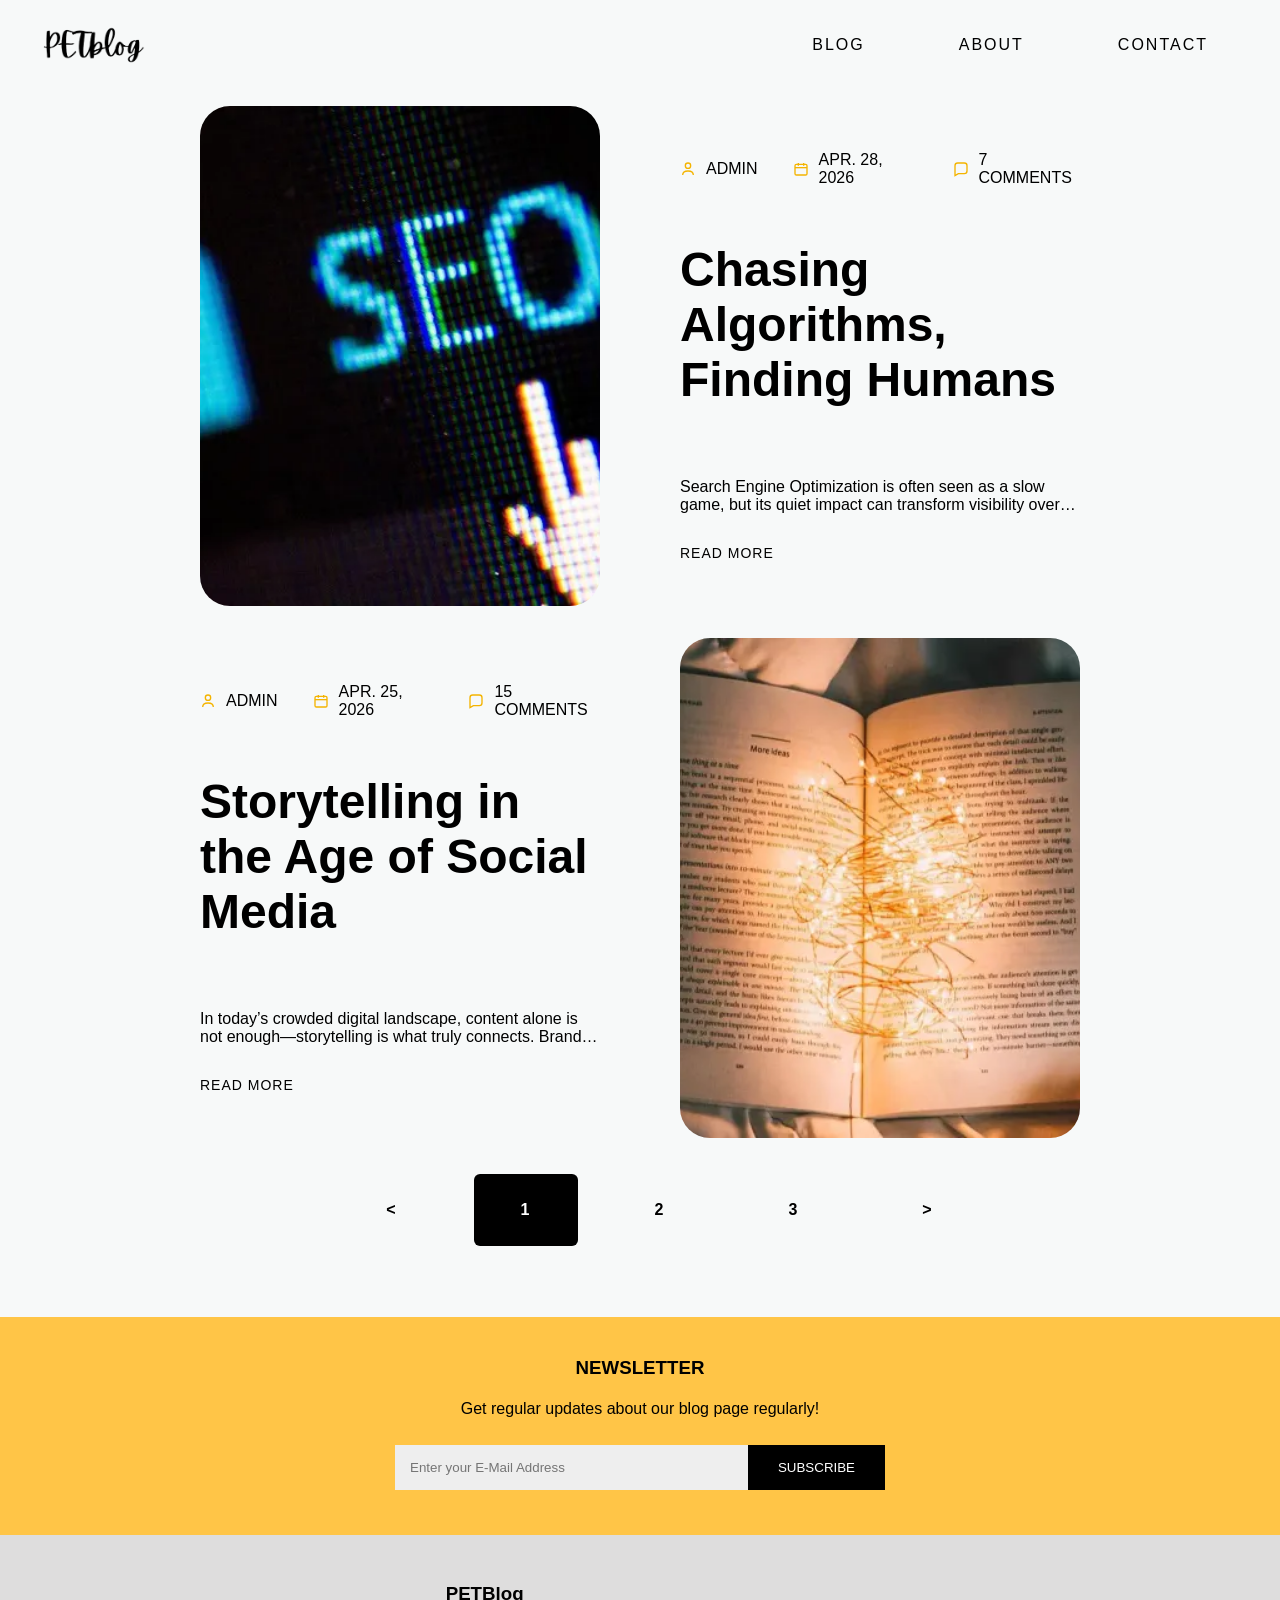
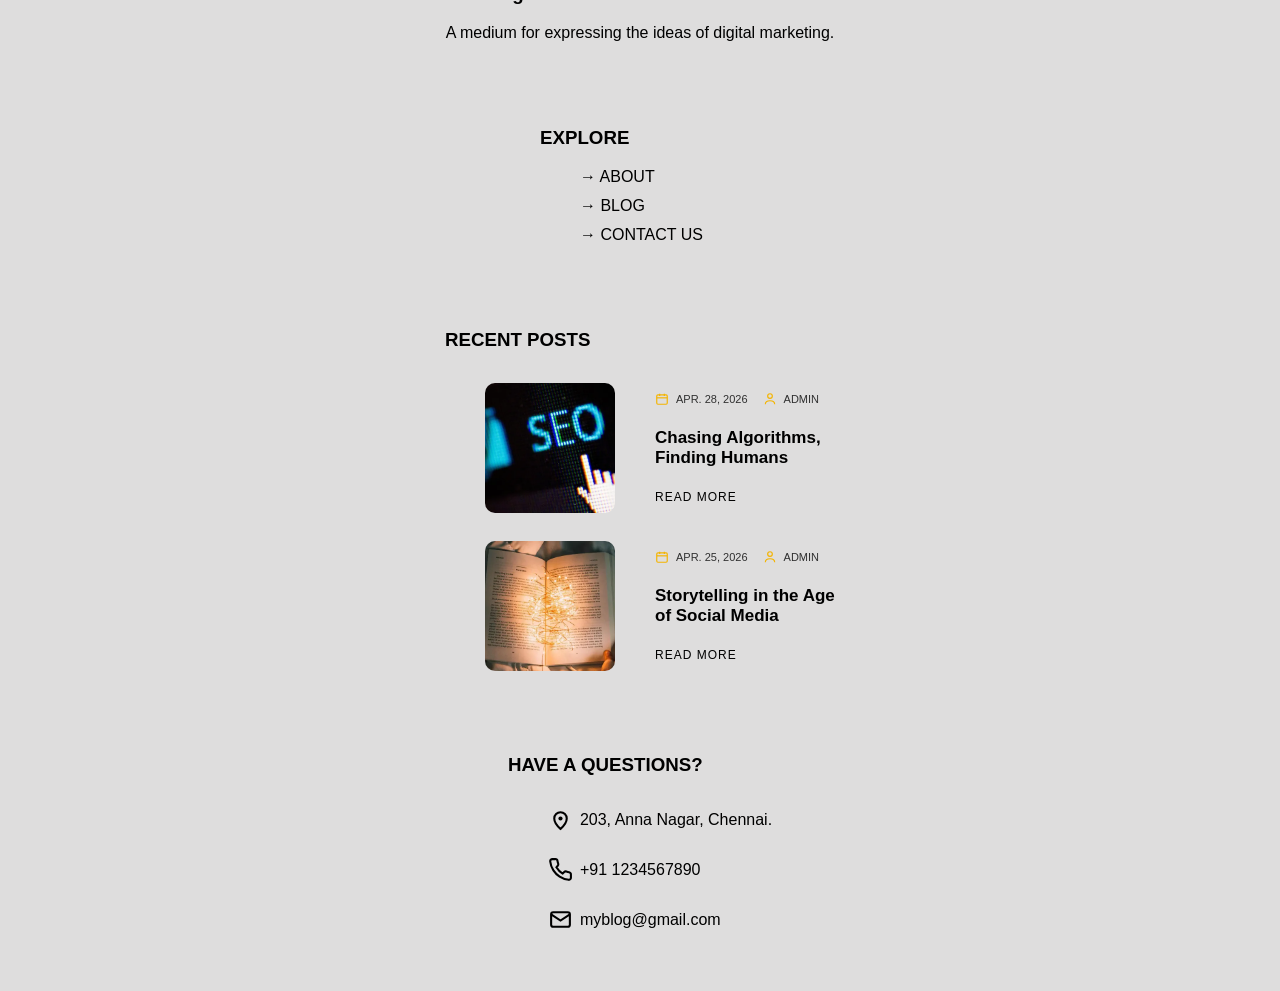
==== commit 0ba80ed7: "Add files via upload" ====
--- a/index.html
+++ b/index.html
@@ -255,8 +255,8 @@
 
     <footer>
         <section>
-            <h3>AXOLE.</h3>
-            <p> A blog page for the greatest animal lovers on earth.</p>
+            <h3>PETBlog</h3>
+            <p> A medium for expressing the ideas of digital marketing.</p>
         </section>
 
         <section id="explore">
